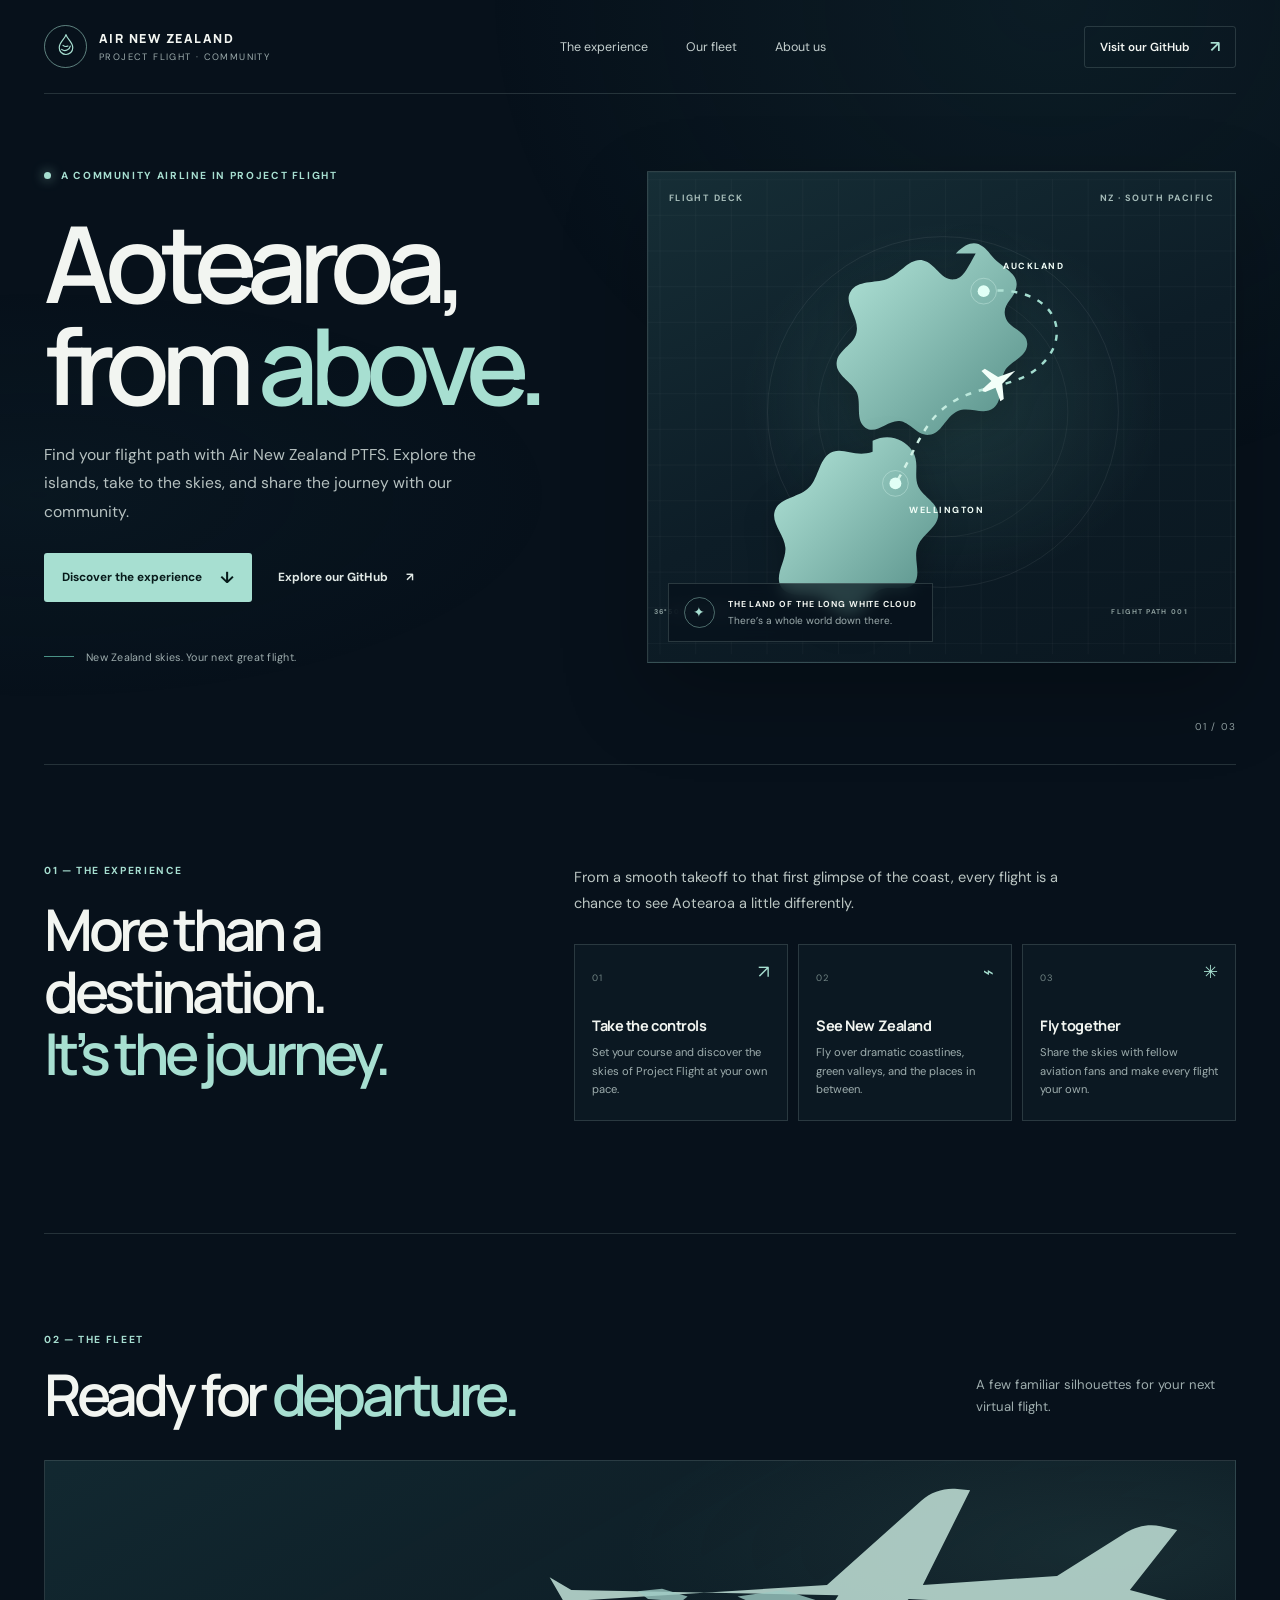
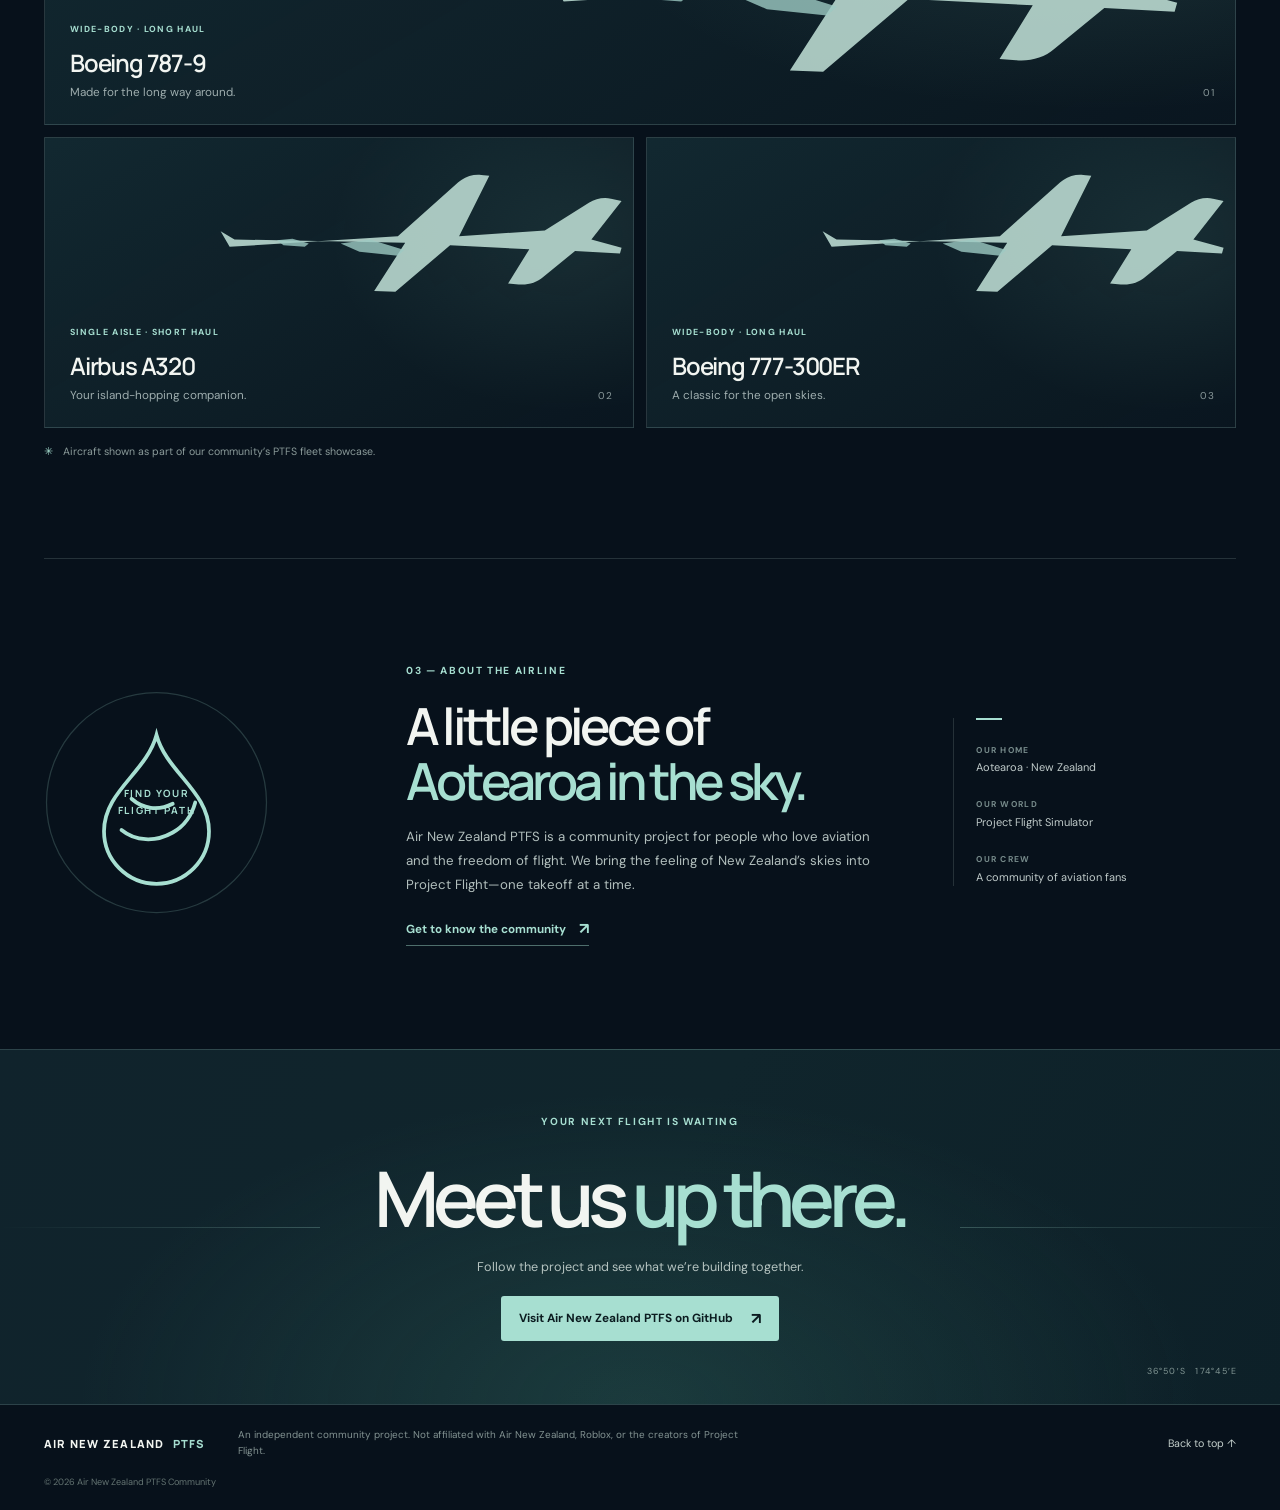
==== index.html @ cf0aadd3 "Publish Air New Zealand PTFS GitHub Pages site Co-authored-by: Copilot <223556219+Copilot@users.nore" ====
<!doctype html>
<html lang="en">
  <head>
    <meta charset="UTF-8" />
    <meta name="viewport" content="width=device-width, initial-scale=1" />
    <meta name="theme-color" content="#07111b" />
    <meta
      name="description"
      content="Fly Aotearoa and beyond with Air New Zealand PTFS, a community airline in Project Flight."
    />
    <meta property="og:type" content="website" />
    <meta property="og:url" content="https://airnewzealandptfs.github.io/" />
    <meta property="og:title" content="Air New Zealand PTFS" />
    <meta
      property="og:description"
      content="A community airline bringing the spirit of Aotearoa to Project Flight."
    />
    <link rel="canonical" href="https://airnewzealandptfs.github.io/" />
    <link rel="icon" type="image/svg+xml" href="favicon.svg" />
    <link rel="preconnect" href="https://fonts.googleapis.com" />
    <link rel="preconnect" href="https://fonts.gstatic.com" crossorigin />
    <link
      href="https://fonts.googleapis.com/css2?family=DM+Sans:wght@400;500;600;700&family=Manrope:wght@400;500;600;700;800&display=swap"
      rel="stylesheet"
    />
    <link rel="stylesheet" href="styles.css" />
    <title>Air New Zealand PTFS — Fly Aotearoa</title>
  </head>
  <body>
    <a class="skip-link" href="#main">Skip to content</a>
    <header class="site-header">
      <a class="brand" href="#home" aria-label="Air New Zealand PTFS home">
        <span class="brand-mark" aria-hidden="true">
          <svg viewBox="0 0 40 40" fill="none">
            <path d="M20 3.5c-1.6 6.1-9 10.1-9 17.4A9 9 0 0 0 20 30c5 0 9-4 9-9.1C29 13.6 21.6 9.6 20 3.5Z" />
            <path d="M14.2 23.2c2.1 1.7 5.1 1.9 7.8.5 2-1 3.2-2.7 3.7-4.9M16 17.8c1.7 1.5 4.3 1.9 6.6.9" />
          </svg>
        </span>
        <span class="brand-type">
          <strong>AIR NEW ZEALAND</strong>
          <small>PROJECT FLIGHT · COMMUNITY</small>
        </span>
      </a>

      <nav class="desktop-nav" aria-label="Main navigation">
        <a href="#experience">The experience</a>
        <a href="#fleet">Our fleet</a>
        <a href="#about">About us</a>
      </nav>

      <a class="header-cta" href="https://github.com/airnewzealandptfs" target="_blank" rel="noreferrer">
        <span>Visit our GitHub</span>
        <span aria-hidden="true">↗</span>
      </a>

      <details class="mobile-nav">
        <summary aria-label="Open navigation menu"><span></span><span></span></summary>
        <nav aria-label="Mobile navigation">
          <a href="#experience">The experience</a>
          <a href="#fleet">Our fleet</a>
          <a href="#about">About us</a>
          <a href="https://github.com/airnewzealandptfs" target="_blank" rel="noreferrer">Visit our GitHub ↗</a>
        </nav>
      </details>
    </header>

    <main id="main">
      <section class="hero" id="home" aria-labelledby="hero-title">
        <div class="hero-copy">
          <div class="eyebrow"><span class="status-dot"></span> A community airline in Project Flight</div>
          <h1 id="hero-title">Aotearoa,<br />from <em>above.</em></h1>
          <p>
            Find your flight path with Air New Zealand PTFS. Explore the islands,
            take to the skies, and share the journey with our community.
          </p>
          <div class="hero-actions">
            <a class="button button-primary" href="#experience">Discover the experience <span aria-hidden="true">↓</span></a>
            <a class="button button-quiet" href="https://github.com/airnewzealandptfs" target="_blank" rel="noreferrer">
              Explore our GitHub <span aria-hidden="true">↗</span>
            </a>
          </div>
          <div class="hero-footnote">
            <span class="footnote-rule"></span>
            <span>New Zealand skies. Your next great flight.</span>
          </div>
        </div>

        <div class="hero-art" aria-label="Illustrated flight path across New Zealand">
          <div class="art-topline">
            <span>FLIGHT DECK</span>
            <span>NZ · SOUTH PACIFIC</span>
          </div>
          <svg class="route-map" viewBox="0 0 640 480" role="img" aria-labelledby="map-title map-desc">
            <title id="map-title">A flight path across Aotearoa</title>
            <desc id="map-desc">An illustrated route arcs between the North and South Islands of New Zealand.</desc>
            <defs>
              <pattern id="grid" width="36" height="36" patternUnits="userSpaceOnUse">
                <path d="M36 0H0V36" fill="none" stroke="white" stroke-opacity=".055" />
              </pattern>
              <linearGradient id="island" x1="0" x2="1" y1="0" y2="1">
                <stop offset="0" stop-color="#b5e7db" />
                <stop offset="1" stop-color="#558e87" />
              </linearGradient>
              <linearGradient id="route" x1="0" x2="1">
                <stop stop-color="#d5f3e8" />
                <stop offset="1" stop-color="#9bd9cb" />
              </linearGradient>
            </defs>
            <rect width="640" height="480" fill="url(#grid)" />
            <circle cx="322" cy="235" r="177" fill="none" stroke="white" stroke-opacity=".07" />
            <circle cx="322" cy="235" r="126" fill="none" stroke="white" stroke-opacity=".055" />
            <path class="island north-island" d="M335 75c17-17 26-10 35 1 11 14 29 18 26 33-2 12-15 17-11 30 3 12 23 14 22 28-1 13-18 17-23 27-6 13-1 29-11 37-10 8-24-2-36 3-13 6-16 23-29 24-12 1-19-13-30-14-12-1-23 14-34 7-11-8-4-24-9-36-6-12-23-18-20-32 3-12 19-17 20-30 2-14-14-28-6-40 7-11 24-8 36-12 14-5 23-22 37-19 13 3 18 21 32 19 9-1 14-14 21-26Z" fill="url(#island)" />
            <path class="island south-island" d="M251 264c17-8 32-1 40 10 8 12 1 24 6 36 6 12 22 17 20 31-2 12-17 18-21 31-4 12 5 28-4 37-9 8-24 0-35 6-12 7-15 23-28 25-13 1-21-14-33-18-12-4-29 1-37-10-8-12 5-27 4-40-1-14-16-26-10-39 6-12 25-12 34-22 10-10 10-31 24-36 12-4 23 6 40 0Z" fill="url(#island)" />
            <path d="M363 113C441 105 458 166 410 196 386 211 353 209 327 228 300 247 293 278 274 307" fill="none" stroke="url(#route)" stroke-width="2.5" stroke-dasharray="6 8" />
            <circle cx="363" cy="113" r="6" fill="#e1fff6" />
            <circle cx="274" cy="307" r="6" fill="#e1fff6" />
            <circle cx="363" cy="113" r="13" fill="none" stroke="#d7f5eb" stroke-opacity=".38" />
            <circle cx="274" cy="307" r="13" fill="none" stroke="#d7f5eb" stroke-opacity=".38" />
            <g class="map-plane" transform="translate(378 204) rotate(58)">
              <path d="M0-20 4-2l14 7v4L4 6 2 17l-2 2-2-2-2-11-14 3V5l14-7 4-18Z" fill="#f3fff9" />
            </g>
            <text x="383" y="91" fill="#f3fff9">AUCKLAND</text>
            <text x="288" y="337" fill="#f3fff9">WELLINGTON</text>
            <text class="map-coordinate" x="30" y="439" fill="#d2e6df">36°50′S 174°45′E</text>
            <text class="map-coordinate" x="492" y="439" fill="#d2e6df">FLIGHT PATH 001</text>
          </svg>
          <div class="art-caption">
            <span class="caption-icon" aria-hidden="true">✦</span>
            <span><strong>THE LAND OF THE LONG WHITE CLOUD</strong><small>There’s a whole world down there.</small></span>
          </div>
        </div>
        <div class="hero-index" aria-hidden="true">01 / 03</div>
      </section>

      <section class="experience section-pad" id="experience" aria-labelledby="experience-title">
        <div class="section-intro">
          <span class="eyebrow">01 — THE EXPERIENCE</span>
          <h2 id="experience-title">More than a destination.<br /><em>It’s the journey.</em></h2>
        </div>
        <div class="experience-content">
          <p class="section-lead">
            From a smooth takeoff to that first glimpse of the coast, every flight
            is a chance to see Aotearoa a little differently.
          </p>
          <div class="experience-grid">
            <article class="experience-card">
              <span class="card-number">01</span>
              <span class="card-icon" aria-hidden="true">↗</span>
              <h3>Take the controls</h3>
              <p>Set your course and discover the skies of Project Flight at your own pace.</p>
            </article>
            <article class="experience-card">
              <span class="card-number">02</span>
              <span class="card-icon" aria-hidden="true">⌁</span>
              <h3>See New Zealand</h3>
              <p>Fly over dramatic coastlines, green valleys, and the places in between.</p>
            </article>
            <article class="experience-card">
              <span class="card-number">03</span>
              <span class="card-icon" aria-hidden="true">✳</span>
              <h3>Fly together</h3>
              <p>Share the skies with fellow aviation fans and make every flight your own.</p>
            </article>
          </div>
        </div>
      </section>

      <section class="fleet-section section-pad" id="fleet" aria-labelledby="fleet-title">
        <div class="fleet-heading">
          <div>
            <span class="eyebrow">02 — THE FLEET</span>
            <h2 id="fleet-title">Ready for <em>departure.</em></h2>
          </div>
          <p>A few familiar silhouettes for your next virtual flight.</p>
        </div>
        <div class="fleet-grid">
          <article class="fleet-card fleet-card-wide">
            <div class="aircraft-art" aria-hidden="true">
              <svg viewBox="0 0 540 190" fill="none">
                <path d="M24 99 230 86l74-66c8-7 18-10 28-9l10 1-37 74 105-7 54-34c8-5 18-7 27-5l13 3-37 47 37 10-2 7-55-3-39 32c-8 7-19 10-30 9l-13-1 26-42-97-5-67 57-26-1 38-59-209-4-17-10Z" fill="currentColor" />
                <path d="m160 95 36-5 42 13-8 7-47-5-23-10Z" fill="#b9ece1" opacity=".8" />
                <path d="m82 91 19-2 20 6-5 4-26-2-8-6Z" fill="#b9ece1" opacity=".8" />
              </svg>
            </div>
            <div class="fleet-card-info">
              <span class="fleet-type">WIDE-BODY · LONG HAUL</span>
              <h3>Boeing 787-9</h3>
              <p>Made for the long way around.</p>
            </div>
            <span class="fleet-card-index">01</span>
          </article>
          <article class="fleet-card">
            <div class="aircraft-art aircraft-art-small" aria-hidden="true">
              <svg viewBox="0 0 540 190" fill="none">
                <path d="M24 99 230 86l74-66c8-7 18-10 28-9l10 1-37 74 105-7 54-34c8-5 18-7 27-5l13 3-37 47 37 10-2 7-55-3-39 32c-8 7-19 10-30 9l-13-1 26-42-97-5-67 57-26-1 38-59-209-4-17-10Z" fill="currentColor" />
                <path d="m160 95 36-5 42 13-8 7-47-5-23-10Z" fill="#b9ece1" opacity=".8" />
                <path d="m82 91 19-2 20 6-5 4-26-2-8-6Z" fill="#b9ece1" opacity=".8" />
              </svg>
            </div>
            <div class="fleet-card-info">
              <span class="fleet-type">SINGLE AISLE · SHORT HAUL</span>
              <h3>Airbus A320</h3>
              <p>Your island-hopping companion.</p>
            </div>
            <span class="fleet-card-index">02</span>
          </article>
          <article class="fleet-card">
            <div class="aircraft-art aircraft-art-small" aria-hidden="true">
              <svg viewBox="0 0 540 190" fill="none">
                <path d="M24 99 230 86l74-66c8-7 18-10 28-9l10 1-37 74 105-7 54-34c8-5 18-7 27-5l13 3-37 47 37 10-2 7-55-3-39 32c-8 7-19 10-30 9l-13-1 26-42-97-5-67 57-26-1 38-59-209-4-17-10Z" fill="currentColor" />
                <path d="m160 95 36-5 42 13-8 7-47-5-23-10Z" fill="#b9ece1" opacity=".8" />
                <path d="m82 91 19-2 20 6-5 4-26-2-8-6Z" fill="#b9ece1" opacity=".8" />
              </svg>
            </div>
            <div class="fleet-card-info">
              <span class="fleet-type">WIDE-BODY · LONG HAUL</span>
              <h3>Boeing 777-300ER</h3>
              <p>A classic for the open skies.</p>
            </div>
            <span class="fleet-card-index">03</span>
          </article>
        </div>
        <p class="fleet-note"><span aria-hidden="true">✳</span> Aircraft shown as part of our community’s PTFS fleet showcase.</p>
      </section>

      <section class="about-section section-pad" id="about" aria-labelledby="about-title">
        <div class="about-mark" aria-hidden="true">
          <svg viewBox="0 0 180 180" fill="none">
            <circle cx="90" cy="90" r="88" stroke="currentColor" stroke-opacity=".2" />
            <path d="M90 36c-8 30-42 45-42 77a42 42 0 1 0 84 0c0-32-34-47-42-77Z" stroke="currentColor" stroke-width="3" />
            <path d="M62 112c11 9 27 10 41 2 9-5 15-13 18-24M70 87c9 8 21 10 33 4" stroke="currentColor" stroke-width="3" stroke-linecap="round" />
          </svg>
          <span>FIND YOUR<br />FLIGHT PATH</span>
        </div>
        <div class="about-copy">
          <span class="eyebrow">03 — ABOUT THE AIRLINE</span>
          <h2 id="about-title">A little piece of<br /><em>Aotearoa in the sky.</em></h2>
          <p>
            Air New Zealand PTFS is a community project for people who love
            aviation and the freedom of flight. We bring the feeling of New
            Zealand’s skies into Project Flight—one takeoff at a time.
          </p>
          <a class="text-link" href="https://github.com/airnewzealandptfs" target="_blank" rel="noreferrer">
            Get to know the community <span aria-hidden="true">↗</span>
          </a>
        </div>
        <div class="about-aside">
          <span class="aside-rule"></span>
          <p><strong>OUR HOME</strong><br />Aotearoa · New Zealand</p>
          <p><strong>OUR WORLD</strong><br />Project Flight Simulator</p>
          <p><strong>OUR CREW</strong><br />A community of aviation fans</p>
        </div>
      </section>

      <section class="final-callout" aria-label="Join the journey">
        <span class="eyebrow">YOUR NEXT FLIGHT IS WAITING</span>
        <h2>Meet us <em>up there.</em></h2>
        <p>Follow the project and see what we’re building together.</p>
        <a class="button button-light" href="https://github.com/airnewzealandptfs" target="_blank" rel="noreferrer">
          Visit Air New Zealand PTFS on GitHub <span aria-hidden="true">↗</span>
        </a>
        <span class="callout-coordinate" aria-hidden="true">36°50′S &nbsp; 174°45′E</span>
      </section>
    </main>

    <footer class="site-footer">
      <a class="footer-brand" href="#home">AIR NEW ZEALAND <span>PTFS</span></a>
      <p>An independent community project. Not affiliated with Air New Zealand, Roblox, or the creators of Project Flight.</p>
      <a class="back-to-top" href="#home">Back to top ↑</a>
      <small>© 2026 Air New Zealand PTFS Community</small>
    </footer>
  </body>
</html>
---- styles.css ----
:root {
  color-scheme: dark;
  --night: #07111b;
  --night-soft: #0c1923;
  --panel: #10212b;
  --text: #f2f5f1;
  --muted: #9eadae;
  --mint: #a7dfd1;
  --mint-dark: #4a9286;
  --line: rgba(215, 237, 230, .15);
  --display: "Manrope", sans-serif;
  --body: "DM Sans", sans-serif;
}

* { box-sizing: border-box; }
html { scroll-behavior: smooth; scroll-padding-top: 90px; }
body {
  margin: 0;
  color: var(--text);
  background: var(--night);
  font-family: var(--body);
  -webkit-font-smoothing: antialiased;
}
body::before {
  position: fixed;
  z-index: -1;
  inset: 0;
  background:
    radial-gradient(ellipse at 82% 0%, rgba(32, 75, 79, .2), transparent 35rem),
    radial-gradient(ellipse at 3% 55%, rgba(23, 64, 77, .12), transparent 32rem);
  content: "";
  pointer-events: none;
}
a { color: inherit; text-decoration: none; }
button, a { -webkit-tap-highlight-color: transparent; }
a:focus-visible, summary:focus-visible { outline: 2px solid var(--mint); outline-offset: 5px; }
::selection { color: var(--night); background: var(--mint); }

.skip-link {
  position: fixed;
  z-index: 20;
  top: 12px;
  left: 12px;
  padding: 10px 14px;
  transform: translateY(-160%);
  border-radius: 6px;
  color: var(--night);
  background: var(--mint);
  font-size: .85rem;
  font-weight: 700;
}
.skip-link:focus { transform: translateY(0); }
.site-header {
  position: relative;
  z-index: 5;
  display: flex;
  width: min(1320px, calc(100% - 88px));
  height: 94px;
  align-items: center;
  justify-content: space-between;
  margin: 0 auto;
  border-bottom: 1px solid var(--line);
}
.brand { display: flex; align-items: center; gap: 12px; }
.brand-mark { display: grid; width: 43px; height: 43px; place-items: center; border: 1px solid rgba(167, 223, 209, .55); border-radius: 50%; }
.brand-mark svg { width: 30px; height: 30px; }
.brand-mark path { stroke: var(--mint); stroke-linecap: round; stroke-linejoin: round; stroke-width: 1.6; }
.brand-type { display: grid; gap: 4px; }
.brand-type strong { font-family: var(--display); font-size: .78rem; font-weight: 800; letter-spacing: .12em; }
.brand-type small { color: var(--muted); font-size: .58rem; letter-spacing: .15em; }
.desktop-nav { display: flex; align-items: center; gap: 38px; margin-left: 32px; }
.desktop-nav a, .mobile-nav nav a { color: #c4cfce; font-size: .78rem; transition: color .2s ease; }
.desktop-nav a:hover, .mobile-nav nav a:hover { color: var(--mint); }
.header-cta {
  display: inline-flex;
  min-height: 42px;
  align-items: center;
  gap: 20px;
  padding: 0 15px;
  border: 1px solid var(--line);
  border-radius: 3px;
  color: var(--text);
  font-size: .73rem;
  font-weight: 600;
  transition: border-color .2s ease, color .2s ease;
}
.header-cta:hover { border-color: var(--mint); color: var(--mint); }
.header-cta span:last-child { color: var(--mint); font-size: 1rem; }
.mobile-nav { display: none; }

.hero {
  position: relative;
  display: grid;
  width: min(1320px, calc(100% - 88px));
  min-height: 670px;
  grid-template-columns: 1fr 1.04fr;
  align-items: center;
  gap: 36px;
  margin: 0 auto;
  padding: 62px 0 87px;
}
.hero-copy { position: relative; z-index: 1; padding-bottom: 6px; }
.eyebrow {
  display: inline-flex;
  align-items: center;
  gap: 10px;
  color: var(--mint);
  font-size: .64rem;
  font-weight: 700;
  letter-spacing: .16em;
  line-height: 1.5;
  text-transform: uppercase;
}
.status-dot { width: 7px; height: 7px; border-radius: 50%; background: var(--mint); box-shadow: 0 0 12px rgba(167, 223, 209, .7); }
h1, h2, h3, p { margin-top: 0; }
h1, h2, h3 { font-family: var(--display); }
h1 {
  margin: 28px 0 25px;
  font-size: clamp(4.2rem, 8.3vw, 7.5rem);
  font-weight: 600;
  letter-spacing: -.085em;
  line-height: .96;
}
h1 em, h2 em { color: var(--mint); font-style: normal; }
.hero-copy > p { max-width: 470px; margin-bottom: 27px; color: #b6c1c0; font-size: .98rem; line-height: 1.8; }
.hero-actions { display: flex; flex-wrap: wrap; align-items: center; gap: 12px 20px; }
.button {
  display: inline-flex;
  min-height: 49px;
  align-items: center;
  justify-content: center;
  gap: 18px;
  padding: 0 17px;
  border: 1px solid transparent;
  border-radius: 3px;
  font-size: .74rem;
  font-weight: 700;
  transition: background .2s ease, border-color .2s ease, color .2s ease, transform .2s ease;
}
.button:hover { transform: translateY(-2px); }
.button-primary { color: #071a1a; background: var(--mint); }
.button-primary:hover { background: #c6f0e5; }
.button-primary span, .button-light span { font-size: 1rem; }
.button-quiet { padding-inline: 5px; color: #e1e9e6; }
.button-quiet:hover { color: var(--mint); }
.hero-footnote { display: flex; align-items: center; gap: 12px; margin-top: 48px; color: var(--muted); font-size: .67rem; letter-spacing: .025em; }
.footnote-rule { width: 30px; height: 1px; background: var(--mint-dark); }
.hero-art {
  position: relative;
  display: flex;
  min-height: 492px;
  flex-direction: column;
  justify-content: space-between;
  overflow: hidden;
  border: 1px solid rgba(205, 235, 225, .18);
  background:
    radial-gradient(ellipse at 52% 47%, rgba(67, 121, 112, .27), transparent 49%),
    linear-gradient(155deg, #162e36, #0d1d27 52%, #0a1720);
  box-shadow: 0 32px 80px rgba(0, 0, 0, .24);
}
.hero-art::after { position: absolute; inset: 0; border: 1px solid rgba(255,255,255,.025); content: ""; pointer-events: none; }
.art-topline { position: relative; z-index: 1; display: flex; justify-content: space-between; padding: 20px 21px 0; color: #a6bcb9; font-size: .57rem; font-weight: 700; letter-spacing: .16em; }
.route-map { position: absolute; top: 50%; left: 50%; width: 108%; height: auto; max-height: 100%; transform: translate(-50%, -50%); }
.route-map text { font-family: var(--body); font-size: 9px; font-weight: 700; letter-spacing: 1.5px; }
.route-map .map-coordinate { font-size: 7px; letter-spacing: 1.3px; opacity: .64; }
.island { filter: drop-shadow(0 10px 16px rgba(0,0,0,.2)); }
.art-caption { position: relative; z-index: 1; display: flex; align-items: center; gap: 13px; align-self: flex-start; margin: 0 20px 20px; padding: 13px 15px; border: 1px solid rgba(211, 239, 230, .17); background: rgba(7, 17, 27, .7); backdrop-filter: blur(8px); }
.caption-icon { display: grid; width: 31px; height: 31px; place-items: center; border: 1px solid rgba(167,223,209,.42); border-radius: 50%; color: var(--mint); font-size: .85rem; }
.art-caption span:last-child { display: grid; gap: 4px; }
.art-caption strong { font-size: .54rem; letter-spacing: .11em; }
.art-caption small { color: var(--muted); font-size: .63rem; }
.hero-index { position: absolute; right: 0; bottom: 31px; color: #8c9b9c; font-size: .62rem; letter-spacing: .12em; }

.section-pad { width: min(1320px, calc(100% - 88px)); margin-inline: auto; }
.experience { display: grid; grid-template-columns: .82fr 1.18fr; gap: 70px; padding-top: 93px; padding-bottom: 112px; border-top: 1px solid var(--line); }
.section-intro h2, .fleet-heading h2, .about-copy h2 {
  margin: 19px 0 0;
  font-size: clamp(2.6rem, 4.5vw, 4.25rem);
  font-weight: 600;
  letter-spacing: -.075em;
  line-height: 1.08;
}
.section-lead { max-width: 520px; margin: 7px 0 27px; color: #bbc6c3; font-size: .91rem; line-height: 1.8; }
.experience-grid { display: grid; grid-template-columns: repeat(3, 1fr); gap: 10px; }
.experience-card { position: relative; min-height: 177px; padding: 20px 17px 17px; border: 1px solid var(--line); background: rgba(17, 34, 43, .48); transition: border-color .2s ease, transform .2s ease; }
.experience-card:hover { transform: translateY(-3px); border-color: rgba(167, 223, 209, .5); }
.card-number { color: #718384; font-size: .58rem; letter-spacing: .12em; }
.card-icon { position: absolute; top: 15px; right: 17px; color: var(--mint); font-size: 1.15rem; }
.experience-card h3 { margin: 29px 0 8px; font-size: .91rem; font-weight: 700; letter-spacing: -.03em; }
.experience-card p { margin: 0; color: var(--muted); font-size: .7rem; line-height: 1.65; }

.fleet-section { padding-top: 93px; padding-bottom: 100px; border-top: 1px solid var(--line); }
.fleet-heading { display: flex; align-items: end; justify-content: space-between; gap: 24px; margin-bottom: 34px; }
.fleet-heading h2 { margin-top: 15px; }
.fleet-heading > p { max-width: 260px; margin: 0 0 7px; color: var(--muted); font-size: .82rem; line-height: 1.7; }
.fleet-grid { display: grid; grid-template-columns: repeat(2, 1fr); gap: 12px; }
.fleet-card { position: relative; min-height: 291px; overflow: hidden; border: 1px solid var(--line); background: linear-gradient(150deg, rgba(23, 49, 56, .74), rgba(11, 25, 34, .66)); }
.fleet-card-wide { grid-column: span 2; min-height: 265px; }
.fleet-card::before { position: absolute; top: 0; right: 0; width: 55%; height: 100%; background: radial-gradient(ellipse at 80% 34%, rgba(112, 176, 159, .12), transparent 65%); content: ""; }
.aircraft-art { position: absolute; top: 14px; right: 1%; width: 58%; color: #c6e7dc; opacity: .84; }
.aircraft-art svg { width: 100%; }
.aircraft-art-small { top: 28px; right: -3%; width: 75%; }
.fleet-card-info { position: absolute; bottom: 24px; left: 25px; z-index: 1; }
.fleet-type { color: var(--mint); font-size: .55rem; font-weight: 700; letter-spacing: .15em; }
.fleet-card-info h3 { margin: 9px 0 5px; font-size: 1.5rem; font-weight: 600; letter-spacing: -.05em; }
.fleet-card-info p { margin: 0; color: var(--muted); font-size: .73rem; }
.fleet-card-index { position: absolute; right: 20px; bottom: 25px; color: #8c9b9c; font-size: .62rem; letter-spacing: .12em; }
.fleet-note { margin: 17px 0 0; color: #8b9b9a; font-size: .66rem; }
.fleet-note span { padding-right: 7px; color: var(--mint); }

.about-section { display: grid; grid-template-columns: .62fr 1fr .58fr; align-items: center; gap: 60px; padding-top: 99px; padding-bottom: 103px; border-top: 1px solid var(--line); }
.about-mark { position: relative; display: grid; width: min(100%, 225px); aspect-ratio: 1; place-items: center; color: var(--mint); }
.about-mark svg { position: absolute; inset: 0; width: 100%; height: 100%; }
.about-mark > span { position: relative; font-family: var(--display); font-size: .62rem; font-weight: 700; letter-spacing: .16em; line-height: 1.7; text-align: center; }
.about-copy h2 { margin-bottom: 17px; font-size: clamp(2.35rem, 4vw, 3.8rem); }
.about-copy > p { max-width: 495px; margin-bottom: 20px; color: #b2bfbd; font-size: .83rem; line-height: 1.8; }
.text-link { display: inline-flex; align-items: center; gap: 13px; padding-bottom: 6px; border-bottom: 1px solid rgba(167,223,209,.45); color: var(--mint); font-size: .73rem; font-weight: 700; }
.text-link span { font-size: 1rem; }
.about-aside { padding-left: 22px; border-left: 1px solid var(--line); }
.aside-rule { display: block; width: 26px; height: 2px; margin-bottom: 20px; background: var(--mint); }
.about-aside p { margin: 0 0 17px; color: #c0cbca; font-size: .69rem; line-height: 1.7; }
.about-aside p:last-child { margin-bottom: 0; }
.about-aside strong { color: #768a8a; font-size: .53rem; letter-spacing: .15em; }

.final-callout { position: relative; display: flex; min-height: 356px; flex-direction: column; align-items: center; justify-content: center; overflow: hidden; padding: 50px 24px; border-top: 1px solid rgba(194, 231, 220, .16); border-bottom: 1px solid rgba(194, 231, 220, .16); background: radial-gradient(ellipse at 50% 100%, rgba(56, 117, 106, .28), transparent 62%), linear-gradient(120deg, #10232c, #10252c 50%, #0d2028); text-align: center; }
.final-callout::before, .final-callout::after { position: absolute; top: 50%; width: 25vw; height: 1px; background: linear-gradient(90deg, transparent, rgba(167,223,209,.26)); content: ""; }
.final-callout::before { left: 0; }
.final-callout::after { right: 0; transform: rotate(180deg); }
.final-callout h2 { margin: 15px 0 8px; font-size: clamp(3rem, 6vw, 5rem); font-weight: 600; letter-spacing: -.08em; }
.final-callout > p { margin-bottom: 21px; color: #b5c3c0; font-size: .79rem; }
.button-light { min-height: 45px; color: #0b1c20; background: var(--mint); }
.button-light:hover { background: #d3f3ea; }
.callout-coordinate { position: absolute; right: 43px; bottom: 27px; color: #829694; font-size: .55rem; letter-spacing: .14em; }

.site-footer {
  display: grid;
  width: min(1320px, calc(100% - 88px));
  min-height: 105px;
  grid-template-columns: auto 1fr auto;
  align-items: center;
  gap: 15px 32px;
  margin: 0 auto;
  padding: 21px 0;
}
.footer-brand { font-family: var(--display); font-size: .7rem; font-weight: 800; letter-spacing: .11em; }
.footer-brand span { margin-left: 5px; color: var(--mint); }
.site-footer p { max-width: 515px; margin: 0; color: #839392; font-size: .62rem; line-height: 1.6; }
.back-to-top { justify-self: end; color: #c3cfcb; font-size: .67rem; }
.back-to-top:hover { color: var(--mint); }
.site-footer small { grid-column: 1 / -1; color: #647472; font-size: .57rem; }

@media (min-width: 1500px) {
  .hero { min-height: 720px; }
}
@media (max-width: 1050px) {
  .site-header, .hero, .section-pad, .site-footer { width: calc(100% - 52px); }
  .hero { min-height: 600px; grid-template-columns: .95fr 1fr; gap: 20px; }
  .hero-art { min-height: 430px; }
  .desktop-nav { gap: 22px; }
  .experience { grid-template-columns: 1fr; gap: 24px; }
  .about-section { grid-template-columns: .48fr 1fr; gap: 38px; }
  .about-mark { width: min(100%, 190px); }
  .about-aside { grid-column: 2; display: flex; flex-wrap: wrap; gap: 5px 22px; padding: 18px 0 0; border-top: 1px solid var(--line); border-left: 0; }
  .aside-rule { display: none; }
}
@media (max-width: 700px) {
  html { scroll-padding-top: 70px; }
  .site-header, .hero, .section-pad, .site-footer { width: calc(100% - 36px); }
  .site-header { height: 76px; }
  .brand { gap: 9px; }
  .brand-mark { width: 37px; height: 37px; }
  .brand-mark svg { width: 26px; height: 26px; }
  .brand-type strong { font-size: .68rem; }
  .brand-type small { font-size: .49rem; }
  .desktop-nav, .site-header > .header-cta { display: none; }
  .mobile-nav { position: relative; display: block; }
  .mobile-nav summary { display: flex; width: 42px; height: 42px; flex-direction: column; align-items: center; justify-content: center; gap: 6px; border: 1px solid var(--line); cursor: pointer; list-style: none; }
  .mobile-nav summary::-webkit-details-marker { display: none; }
  .mobile-nav summary span { width: 17px; height: 1px; background: var(--text); }
  .mobile-nav[open] summary span:first-child { transform: translateY(3.5px) rotate(45deg); }
  .mobile-nav[open] summary span:last-child { transform: translateY(-3.5px) rotate(-45deg); }
  .mobile-nav nav { position: absolute; top: 51px; right: 0; display: grid; min-width: 210px; gap: 0; padding: 8px; border: 1px solid var(--line); background: #0d1b25; box-shadow: 0 18px 35px rgba(0,0,0,.32); }
  .mobile-nav nav a { padding: 13px 12px; }
  .mobile-nav nav a + a { border-top: 1px solid rgba(215,237,230,.08); }
  .hero { min-height: auto; grid-template-columns: 1fr; gap: 37px; padding: 65px 0 65px; }
  h1 { margin: 22px 0 19px; font-size: clamp(4rem, 15vw, 6.1rem); }
  .hero-copy > p { max-width: 490px; font-size: .88rem; }
  .hero-footnote { margin-top: 30px; }
  .hero-art { min-height: min(430px, 105vw); }
  .route-map { width: 114%; }
  .hero-index { bottom: 20px; }
  .experience, .fleet-section, .about-section { padding-top: 67px; padding-bottom: 73px; }
  .experience { gap: 19px; }
  .section-intro h2, .fleet-heading h2 { font-size: clamp(2.45rem, 10vw, 3.6rem); }
  .experience-grid { grid-template-columns: 1fr; gap: 8px; }
  .experience-card { min-height: 135px; padding: 15px 17px; }
  .experience-card h3 { margin: 15px 0 5px; }
  .experience-card p { max-width: 340px; }
  .fleet-heading { display: block; margin-bottom: 25px; }
  .fleet-heading > p { max-width: 310px; margin-top: 12px; }
  .fleet-grid { grid-template-columns: 1fr; }
  .fleet-card, .fleet-card-wide { min-height: 235px; grid-column: auto; }
  .aircraft-art { top: 15px; right: -7%; width: 83%; }
  .aircraft-art-small { right: -10%; width: 95%; }
  .fleet-card-info { bottom: 20px; left: 19px; }
  .fleet-card-info h3 { font-size: 1.35rem; }
  .fleet-card-index { right: 16px; bottom: 21px; }
  .about-section { grid-template-columns: 1fr; gap: 24px; }
  .about-mark { width: 135px; }
  .about-mark > span { font-size: .52rem; }
  .about-copy h2 { font-size: clamp(2.55rem, 10vw, 3.7rem); }
  .about-aside { grid-column: 1; display: grid; grid-template-columns: 1fr 1fr; gap: 15px; }
  .about-aside p:last-child { grid-column: 1 / -1; }
  .final-callout { min-height: 320px; }
  .final-callout h2 { font-size: clamp(3rem, 11vw, 4.5rem); }
  .final-callout::before, .final-callout::after { width: 12vw; }
  .callout-coordinate { right: 18px; bottom: 17px; font-size: .48rem; }
  .site-footer { grid-template-columns: 1fr auto; gap: 10px 18px; padding: 23px 0; }
  .site-footer p { grid-column: 1 / -1; grid-row: 2; }
  .back-to-top { grid-column: 2; grid-row: 1; }
  .site-footer small { grid-row: 3; }
}
@media (max-width: 380px) {
  .site-header, .hero, .section-pad, .site-footer { width: calc(100% - 28px); }
  .brand-type strong { font-size: .62rem; letter-spacing: .08em; }
  .brand-type small { font-size: .45rem; letter-spacing: .12em; }
  .hero-actions { align-items: stretch; flex-direction: column; }
  .button-quiet { justify-content: flex-start; }
  .hero-art { min-height: 290px; }
}
@media (prefers-reduced-motion: reduce) {
  *, *::before, *::after { scroll-behavior: auto !important; transition-duration: .01ms !important; }
}
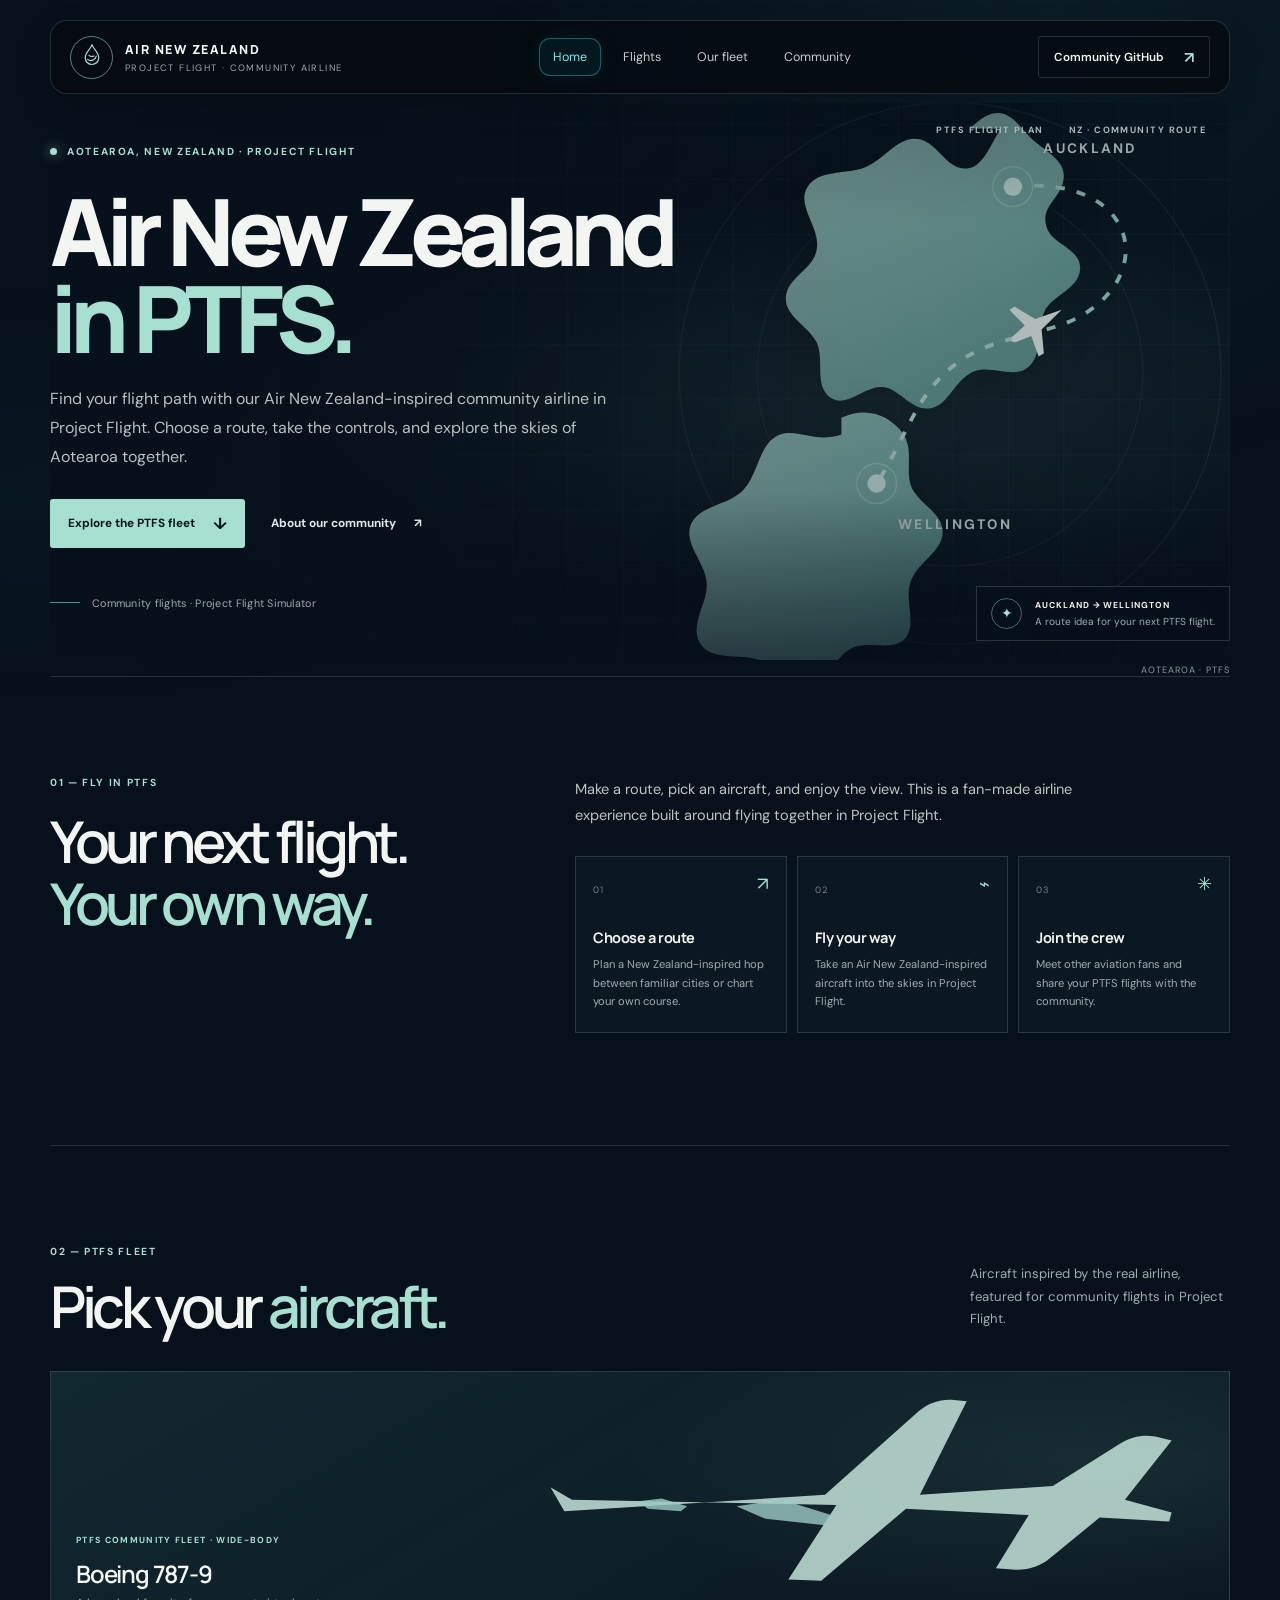
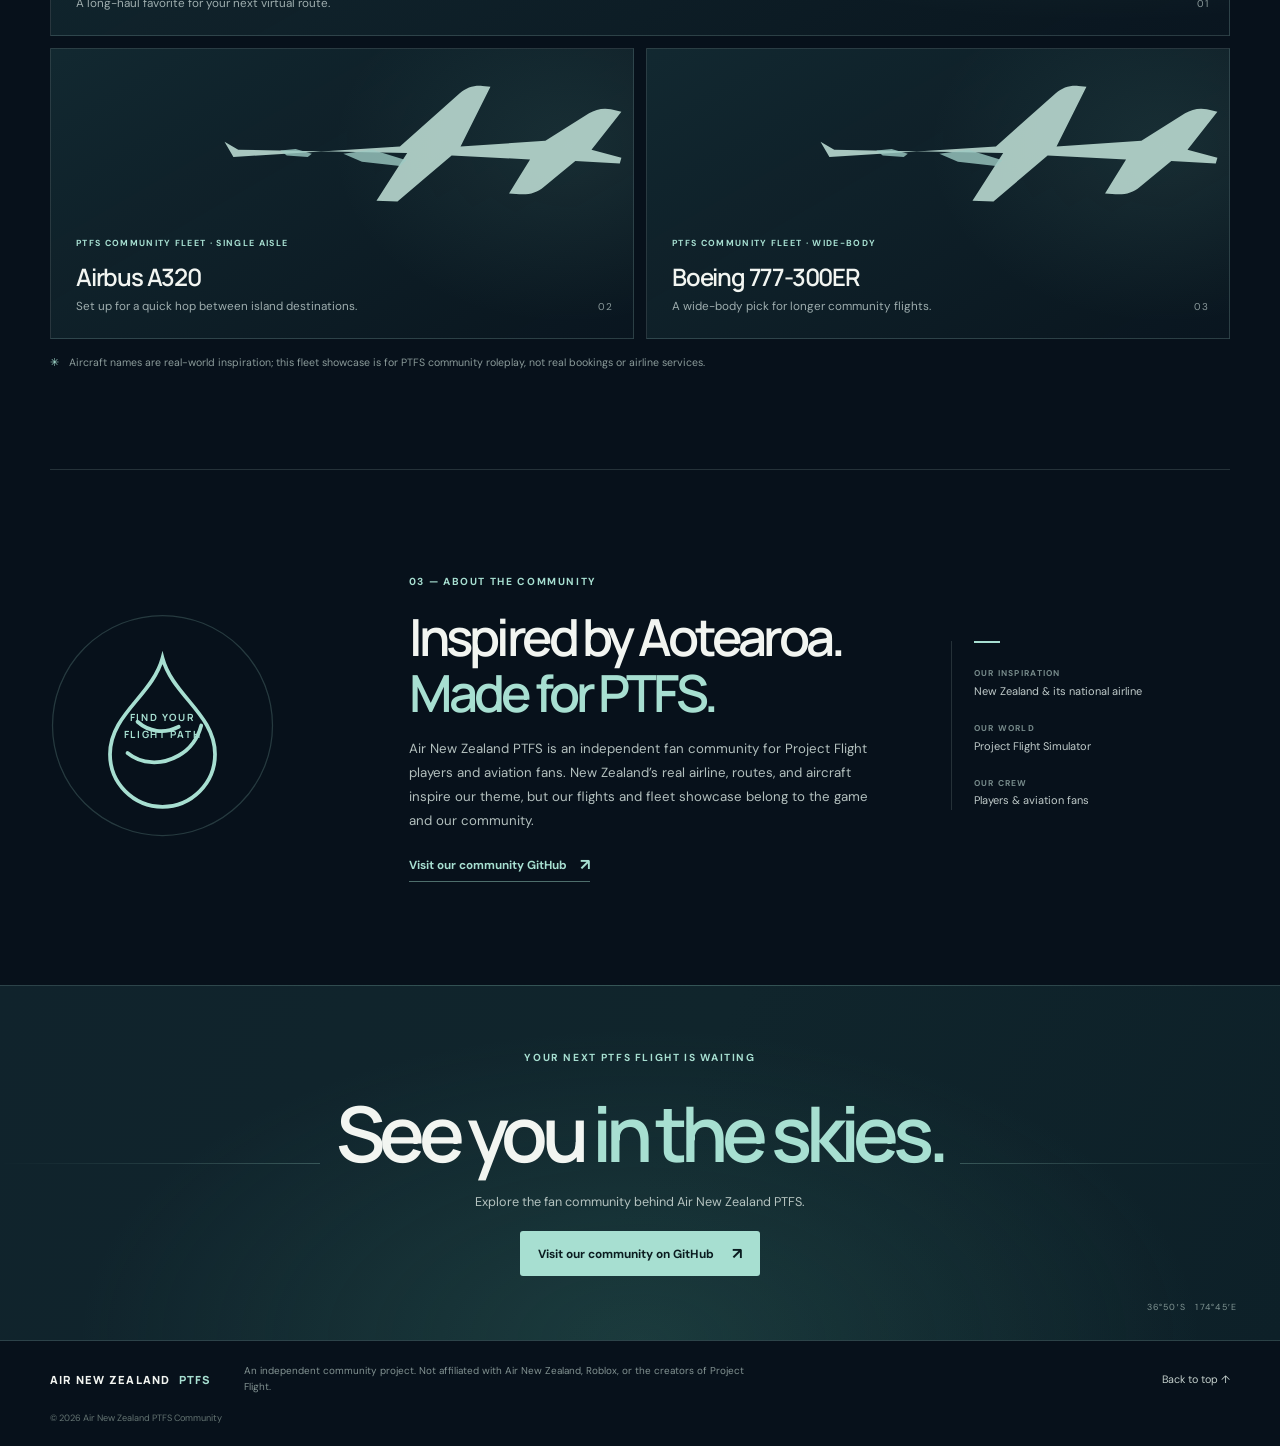
==== commit 89316bba: "Refresh PTFS community homepage design Co-authored-by: Copilot <223556219+Copilot@users.noreply.gith" ====
--- a/index.html
+++ b/index.html
@@ -38,28 +38,30 @@
         </span>
         <span class="brand-type">
           <strong>AIR NEW ZEALAND</strong>
-          <small>PROJECT FLIGHT · COMMUNITY</small>
+          <small>PROJECT FLIGHT · COMMUNITY AIRLINE</small>
         </span>
       </a>
 
       <nav class="desktop-nav" aria-label="Main navigation">
-        <a href="#experience">The experience</a>
+        <a class="active" href="#home">Home</a>
+        <a href="#experience">Flights</a>
         <a href="#fleet">Our fleet</a>
-        <a href="#about">About us</a>
+        <a href="#about">Community</a>
       </nav>
 
       <a class="header-cta" href="https://github.com/airnewzealandptfs" target="_blank" rel="noreferrer">
-        <span>Visit our GitHub</span>
+        <span>Community GitHub</span>
         <span aria-hidden="true">↗</span>
       </a>
 
       <details class="mobile-nav">
         <summary aria-label="Open navigation menu"><span></span><span></span></summary>
         <nav aria-label="Mobile navigation">
-          <a href="#experience">The experience</a>
+          <a href="#home">Home</a>
+          <a href="#experience">Flights</a>
           <a href="#fleet">Our fleet</a>
-          <a href="#about">About us</a>
-          <a href="https://github.com/airnewzealandptfs" target="_blank" rel="noreferrer">Visit our GitHub ↗</a>
+          <a href="#about">Community</a>
+          <a href="https://github.com/airnewzealandptfs" target="_blank" rel="noreferrer">Community GitHub ↗</a>
         </nav>
       </details>
     </header>
@@ -67,28 +69,29 @@
     <main id="main">
       <section class="hero" id="home" aria-labelledby="hero-title">
         <div class="hero-copy">
-          <div class="eyebrow"><span class="status-dot"></span> A community airline in Project Flight</div>
-          <h1 id="hero-title">Aotearoa,<br />from <em>above.</em></h1>
+          <div class="eyebrow"><span class="status-dot"></span> Aotearoa, New Zealand · Project Flight</div>
+          <h1 id="hero-title">Air New Zealand<br /><em>in PTFS.</em></h1>
           <p>
-            Find your flight path with Air New Zealand PTFS. Explore the islands,
-            take to the skies, and share the journey with our community.
+            Find your flight path with our Air New Zealand-inspired community
+            airline in Project Flight. Choose a route, take the controls, and
+            explore the skies of Aotearoa together.
           </p>
           <div class="hero-actions">
-            <a class="button button-primary" href="#experience">Discover the experience <span aria-hidden="true">↓</span></a>
+            <a class="button button-primary" href="#fleet">Explore the PTFS fleet <span aria-hidden="true">↓</span></a>
             <a class="button button-quiet" href="https://github.com/airnewzealandptfs" target="_blank" rel="noreferrer">
-              Explore our GitHub <span aria-hidden="true">↗</span>
+              About our community <span aria-hidden="true">↗</span>
             </a>
           </div>
           <div class="hero-footnote">
             <span class="footnote-rule"></span>
-            <span>New Zealand skies. Your next great flight.</span>
+            <span>Community flights · Project Flight Simulator</span>
           </div>
         </div>
 
         <div class="hero-art" aria-label="Illustrated flight path across New Zealand">
           <div class="art-topline">
-            <span>FLIGHT DECK</span>
-            <span>NZ · SOUTH PACIFIC</span>
+            <span>PTFS FLIGHT PLAN</span>
+            <span>NZ · COMMUNITY ROUTE</span>
           </div>
           <svg class="route-map" viewBox="0 0 640 480" role="img" aria-labelledby="map-title map-desc">
             <title id="map-title">A flight path across Aotearoa</title>
@@ -126,40 +129,40 @@
           </svg>
           <div class="art-caption">
             <span class="caption-icon" aria-hidden="true">✦</span>
-            <span><strong>THE LAND OF THE LONG WHITE CLOUD</strong><small>There’s a whole world down there.</small></span>
-          </div>
-        </div>
-        <div class="hero-index" aria-hidden="true">01 / 03</div>
+            <span><strong>AUCKLAND → WELLINGTON</strong><small>A route idea for your next PTFS flight.</small></span>
+          </div>
+        </div>
+        <div class="hero-index" aria-hidden="true">AOTEAROA · PTFS</div>
       </section>
 
       <section class="experience section-pad" id="experience" aria-labelledby="experience-title">
         <div class="section-intro">
-          <span class="eyebrow">01 — THE EXPERIENCE</span>
-          <h2 id="experience-title">More than a destination.<br /><em>It’s the journey.</em></h2>
+          <span class="eyebrow">01 — FLY IN PTFS</span>
+          <h2 id="experience-title">Your next flight.<br /><em>Your own way.</em></h2>
         </div>
         <div class="experience-content">
           <p class="section-lead">
-            From a smooth takeoff to that first glimpse of the coast, every flight
-            is a chance to see Aotearoa a little differently.
+            Make a route, pick an aircraft, and enjoy the view. This is a fan-made
+            airline experience built around flying together in Project Flight.
           </p>
           <div class="experience-grid">
             <article class="experience-card">
               <span class="card-number">01</span>
               <span class="card-icon" aria-hidden="true">↗</span>
-              <h3>Take the controls</h3>
-              <p>Set your course and discover the skies of Project Flight at your own pace.</p>
+              <h3>Choose a route</h3>
+              <p>Plan a New Zealand-inspired hop between familiar cities or chart your own course.</p>
             </article>
             <article class="experience-card">
               <span class="card-number">02</span>
               <span class="card-icon" aria-hidden="true">⌁</span>
-              <h3>See New Zealand</h3>
-              <p>Fly over dramatic coastlines, green valleys, and the places in between.</p>
+              <h3>Fly your way</h3>
+              <p>Take an Air New Zealand-inspired aircraft into the skies in Project Flight.</p>
             </article>
             <article class="experience-card">
               <span class="card-number">03</span>
               <span class="card-icon" aria-hidden="true">✳</span>
-              <h3>Fly together</h3>
-              <p>Share the skies with fellow aviation fans and make every flight your own.</p>
+              <h3>Join the crew</h3>
+              <p>Meet other aviation fans and share your PTFS flights with the community.</p>
             </article>
           </div>
         </div>
@@ -168,10 +171,10 @@
       <section class="fleet-section section-pad" id="fleet" aria-labelledby="fleet-title">
         <div class="fleet-heading">
           <div>
-            <span class="eyebrow">02 — THE FLEET</span>
-            <h2 id="fleet-title">Ready for <em>departure.</em></h2>
-          </div>
-          <p>A few familiar silhouettes for your next virtual flight.</p>
+            <span class="eyebrow">02 — PTFS FLEET</span>
+            <h2 id="fleet-title">Pick your <em>aircraft.</em></h2>
+          </div>
+          <p>Aircraft inspired by the real airline, featured for community flights in Project Flight.</p>
         </div>
         <div class="fleet-grid">
           <article class="fleet-card fleet-card-wide">
@@ -183,9 +186,9 @@
               </svg>
             </div>
             <div class="fleet-card-info">
-              <span class="fleet-type">WIDE-BODY · LONG HAUL</span>
+              <span class="fleet-type">PTFS COMMUNITY FLEET · WIDE-BODY</span>
               <h3>Boeing 787-9</h3>
-              <p>Made for the long way around.</p>
+              <p>A long-haul favorite for your next virtual route.</p>
             </div>
             <span class="fleet-card-index">01</span>
           </article>
@@ -198,9 +201,9 @@
               </svg>
             </div>
             <div class="fleet-card-info">
-              <span class="fleet-type">SINGLE AISLE · SHORT HAUL</span>
+              <span class="fleet-type">PTFS COMMUNITY FLEET · SINGLE AISLE</span>
               <h3>Airbus A320</h3>
-              <p>Your island-hopping companion.</p>
+              <p>Set up for a quick hop between island destinations.</p>
             </div>
             <span class="fleet-card-index">02</span>
           </article>
@@ -213,14 +216,14 @@
               </svg>
             </div>
             <div class="fleet-card-info">
-              <span class="fleet-type">WIDE-BODY · LONG HAUL</span>
+              <span class="fleet-type">PTFS COMMUNITY FLEET · WIDE-BODY</span>
               <h3>Boeing 777-300ER</h3>
-              <p>A classic for the open skies.</p>
+              <p>A wide-body pick for longer community flights.</p>
             </div>
             <span class="fleet-card-index">03</span>
           </article>
         </div>
-        <p class="fleet-note"><span aria-hidden="true">✳</span> Aircraft shown as part of our community’s PTFS fleet showcase.</p>
+        <p class="fleet-note"><span aria-hidden="true">✳</span> Aircraft names are real-world inspiration; this fleet showcase is for PTFS community roleplay, not real bookings or airline services.</p>
       </section>
 
       <section class="about-section section-pad" id="about" aria-labelledby="about-title">
@@ -233,31 +236,32 @@
           <span>FIND YOUR<br />FLIGHT PATH</span>
         </div>
         <div class="about-copy">
-          <span class="eyebrow">03 — ABOUT THE AIRLINE</span>
-          <h2 id="about-title">A little piece of<br /><em>Aotearoa in the sky.</em></h2>
+          <span class="eyebrow">03 — ABOUT THE COMMUNITY</span>
+          <h2 id="about-title">Inspired by Aotearoa.<br /><em>Made for PTFS.</em></h2>
           <p>
-            Air New Zealand PTFS is a community project for people who love
-            aviation and the freedom of flight. We bring the feeling of New
-            Zealand’s skies into Project Flight—one takeoff at a time.
+            Air New Zealand PTFS is an independent fan community for Project
+            Flight players and aviation fans. New Zealand’s real airline, routes,
+            and aircraft inspire our theme, but our flights and fleet showcase
+            belong to the game and our community.
           </p>
           <a class="text-link" href="https://github.com/airnewzealandptfs" target="_blank" rel="noreferrer">
-            Get to know the community <span aria-hidden="true">↗</span>
+            Visit our community GitHub <span aria-hidden="true">↗</span>
           </a>
         </div>
         <div class="about-aside">
           <span class="aside-rule"></span>
-          <p><strong>OUR HOME</strong><br />Aotearoa · New Zealand</p>
+          <p><strong>OUR INSPIRATION</strong><br />New Zealand &amp; its national airline</p>
           <p><strong>OUR WORLD</strong><br />Project Flight Simulator</p>
-          <p><strong>OUR CREW</strong><br />A community of aviation fans</p>
+          <p><strong>OUR CREW</strong><br />Players &amp; aviation fans</p>
         </div>
       </section>
 
       <section class="final-callout" aria-label="Join the journey">
-        <span class="eyebrow">YOUR NEXT FLIGHT IS WAITING</span>
-        <h2>Meet us <em>up there.</em></h2>
-        <p>Follow the project and see what we’re building together.</p>
+        <span class="eyebrow">YOUR NEXT PTFS FLIGHT IS WAITING</span>
+        <h2>See you <em>in the skies.</em></h2>
+        <p>Explore the fan community behind Air New Zealand PTFS.</p>
         <a class="button button-light" href="https://github.com/airnewzealandptfs" target="_blank" rel="noreferrer">
-          Visit Air New Zealand PTFS on GitHub <span aria-hidden="true">↗</span>
+          Visit our community on GitHub <span aria-hidden="true">↗</span>
         </a>
         <span class="callout-coordinate" aria-hidden="true">36°50′S &nbsp; 174°45′E</span>
       </section>
--- a/styles.css
+++ b/styles.css
@@ -54,12 +54,16 @@
   position: relative;
   z-index: 5;
   display: flex;
-  width: min(1320px, calc(100% - 88px));
-  height: 94px;
+  width: min(1180px, calc(100% - 52px));
+  height: 74px;
   align-items: center;
   justify-content: space-between;
-  margin: 0 auto;
-  border-bottom: 1px solid var(--line);
+  margin: 20px auto 0;
+  padding: 0 19px;
+  border: 1px solid var(--line);
+  border-radius: 17px;
+  background: rgba(5, 11, 17, .86);
+  box-shadow: 0 12px 32px rgba(0, 0, 0, .13);
 }
 .brand { display: flex; align-items: center; gap: 12px; }
 .brand-mark { display: grid; width: 43px; height: 43px; place-items: center; border: 1px solid rgba(167, 223, 209, .55); border-radius: 50%; }
@@ -68,9 +72,11 @@
 .brand-type { display: grid; gap: 4px; }
 .brand-type strong { font-family: var(--display); font-size: .78rem; font-weight: 800; letter-spacing: .12em; }
 .brand-type small { color: var(--muted); font-size: .58rem; letter-spacing: .15em; }
-.desktop-nav { display: flex; align-items: center; gap: 38px; margin-left: 32px; }
+.desktop-nav { display: flex; align-items: center; gap: 8px; margin-left: 24px; }
 .desktop-nav a, .mobile-nav nav a { color: #c4cfce; font-size: .78rem; transition: color .2s ease; }
 .desktop-nav a:hover, .mobile-nav nav a:hover { color: var(--mint); }
+.desktop-nav a { padding: 10px 13px; border: 1px solid transparent; border-radius: 11px; }
+.desktop-nav a.active { border-color: rgba(47, 186, 193, .45); color: #7ee9ea; background: rgba(20, 107, 113, .13); box-shadow: 0 0 20px rgba(25, 197, 200, .08); }
 .header-cta {
   display: inline-flex;
   min-height: 42px;
@@ -90,16 +96,14 @@
 
 .hero {
   position: relative;
-  display: grid;
-  width: min(1320px, calc(100% - 88px));
-  min-height: 670px;
-  grid-template-columns: 1fr 1.04fr;
-  align-items: center;
-  gap: 36px;
+  display: flex;
+  width: min(1180px, calc(100% - 52px));
+  min-height: 580px;
+  align-items: center;
   margin: 0 auto;
-  padding: 62px 0 87px;
-}
-.hero-copy { position: relative; z-index: 1; padding-bottom: 6px; }
+  padding: 45px 0 60px;
+}
+.hero-copy { position: relative; z-index: 1; width: min(830px, 76%); padding-bottom: 6px; }
 .eyebrow {
   display: inline-flex;
   align-items: center;
@@ -115,14 +119,14 @@
 h1, h2, h3, p { margin-top: 0; }
 h1, h2, h3 { font-family: var(--display); }
 h1 {
-  margin: 28px 0 25px;
-  font-size: clamp(4.2rem, 8.3vw, 7.5rem);
-  font-weight: 600;
-  letter-spacing: -.085em;
-  line-height: .96;
+  margin: 27px 0 24px;
+  font-size: clamp(4.25rem, 7.25vw, 6.3rem);
+  font-weight: 800;
+  letter-spacing: -.08em;
+  line-height: .94;
 }
 h1 em, h2 em { color: var(--mint); font-style: normal; }
-.hero-copy > p { max-width: 470px; margin-bottom: 27px; color: #b6c1c0; font-size: .98rem; line-height: 1.8; }
+.hero-copy > p { max-width: 580px; margin-bottom: 27px; color: #b6c1c0; font-size: 1rem; line-height: 1.8; }
 .hero-actions { display: flex; flex-wrap: wrap; align-items: center; gap: 12px 20px; }
 .button {
   display: inline-flex;
@@ -146,32 +150,33 @@
 .hero-footnote { display: flex; align-items: center; gap: 12px; margin-top: 48px; color: var(--muted); font-size: .67rem; letter-spacing: .025em; }
 .footnote-rule { width: 30px; height: 1px; background: var(--mint-dark); }
 .hero-art {
-  position: relative;
-  display: flex;
-  min-height: 492px;
-  flex-direction: column;
-  justify-content: space-between;
+  position: absolute;
+  z-index: 0;
+  inset: 9px 0 16px;
+  display: block;
+  min-height: 0;
   overflow: hidden;
-  border: 1px solid rgba(205, 235, 225, .18);
+  border: 0;
   background:
-    radial-gradient(ellipse at 52% 47%, rgba(67, 121, 112, .27), transparent 49%),
-    linear-gradient(155deg, #162e36, #0d1d27 52%, #0a1720);
-  box-shadow: 0 32px 80px rgba(0, 0, 0, .24);
-}
-.hero-art::after { position: absolute; inset: 0; border: 1px solid rgba(255,255,255,.025); content: ""; pointer-events: none; }
-.art-topline { position: relative; z-index: 1; display: flex; justify-content: space-between; padding: 20px 21px 0; color: #a6bcb9; font-size: .57rem; font-weight: 700; letter-spacing: .16em; }
-.route-map { position: absolute; top: 50%; left: 50%; width: 108%; height: auto; max-height: 100%; transform: translate(-50%, -50%); }
+    radial-gradient(ellipse at 70% 54%, rgba(87, 136, 126, .18), transparent 49%),
+    linear-gradient(115deg, rgba(7, 17, 27, .96) 4%, rgba(7, 17, 27, .8) 37%, rgba(7, 17, 27, .1) 100%);
+  box-shadow: none;
+}
+.hero-art::before { position: absolute; z-index: 1; inset: 0; background: linear-gradient(90deg, rgba(7,17,27,.82), rgba(7,17,27,.28) 48%, transparent 88%); content: ""; pointer-events: none; }
+.hero-art::after { position: absolute; inset: 0; background: linear-gradient(0deg, rgba(7,17,27,.56), transparent 30%, transparent 78%, rgba(7,17,27,.22)); content: ""; pointer-events: none; }
+.art-topline { position: absolute; z-index: 1; top: 21px; right: 24px; display: flex; gap: 25px; padding: 0; color: #a6bcb9; font-size: .57rem; font-weight: 700; letter-spacing: .16em; }
+.route-map { position: absolute; top: 50%; left: 76%; width: 83%; height: auto; max-height: none; opacity: .73; transform: translate(-50%, -50%); }
 .route-map text { font-family: var(--body); font-size: 9px; font-weight: 700; letter-spacing: 1.5px; }
 .route-map .map-coordinate { font-size: 7px; letter-spacing: 1.3px; opacity: .64; }
 .island { filter: drop-shadow(0 10px 16px rgba(0,0,0,.2)); }
-.art-caption { position: relative; z-index: 1; display: flex; align-items: center; gap: 13px; align-self: flex-start; margin: 0 20px 20px; padding: 13px 15px; border: 1px solid rgba(211, 239, 230, .17); background: rgba(7, 17, 27, .7); backdrop-filter: blur(8px); }
+.art-caption { position: absolute; z-index: 1; right: 0; bottom: 19px; display: flex; align-items: center; gap: 13px; margin: 0; padding: 11px 14px; border: 1px solid rgba(211, 239, 230, .17); background: rgba(7, 17, 27, .7); backdrop-filter: blur(8px); }
 .caption-icon { display: grid; width: 31px; height: 31px; place-items: center; border: 1px solid rgba(167,223,209,.42); border-radius: 50%; color: var(--mint); font-size: .85rem; }
 .art-caption span:last-child { display: grid; gap: 4px; }
 .art-caption strong { font-size: .54rem; letter-spacing: .11em; }
 .art-caption small { color: var(--muted); font-size: .63rem; }
-.hero-index { position: absolute; right: 0; bottom: 31px; color: #8c9b9c; font-size: .62rem; letter-spacing: .12em; }
-
-.section-pad { width: min(1320px, calc(100% - 88px)); margin-inline: auto; }
+.hero-index { position: absolute; right: 0; bottom: 0; color: #8c9b9c; font-size: .57rem; letter-spacing: .12em; }
+
+.section-pad { width: min(1180px, calc(100% - 52px)); margin-inline: auto; }
 .experience { display: grid; grid-template-columns: .82fr 1.18fr; gap: 70px; padding-top: 93px; padding-bottom: 112px; border-top: 1px solid var(--line); }
 .section-intro h2, .fleet-heading h2, .about-copy h2 {
   margin: 19px 0 0;
@@ -234,7 +239,7 @@
 
 .site-footer {
   display: grid;
-  width: min(1320px, calc(100% - 88px));
+  width: min(1180px, calc(100% - 52px));
   min-height: 105px;
   grid-template-columns: auto 1fr auto;
   align-items: center;
@@ -254,9 +259,11 @@
 }
 @media (max-width: 1050px) {
   .site-header, .hero, .section-pad, .site-footer { width: calc(100% - 52px); }
-  .hero { min-height: 600px; grid-template-columns: .95fr 1fr; gap: 20px; }
-  .hero-art { min-height: 430px; }
-  .desktop-nav { gap: 22px; }
+  .hero { min-height: 600px; }
+  .hero-copy { width: min(750px, 82%); }
+  .route-map { left: 78%; width: 88%; }
+  .desktop-nav { gap: 3px; margin-left: 8px; }
+  .desktop-nav a { padding-inline: 9px; }
   .experience { grid-template-columns: 1fr; gap: 24px; }
   .about-section { grid-template-columns: .48fr 1fr; gap: 38px; }
   .about-mark { width: min(100%, 190px); }
@@ -282,13 +289,19 @@
   .mobile-nav nav { position: absolute; top: 51px; right: 0; display: grid; min-width: 210px; gap: 0; padding: 8px; border: 1px solid var(--line); background: #0d1b25; box-shadow: 0 18px 35px rgba(0,0,0,.32); }
   .mobile-nav nav a { padding: 13px 12px; }
   .mobile-nav nav a + a { border-top: 1px solid rgba(215,237,230,.08); }
-  .hero { min-height: auto; grid-template-columns: 1fr; gap: 37px; padding: 65px 0 65px; }
-  h1 { margin: 22px 0 19px; font-size: clamp(4rem, 15vw, 6.1rem); }
+  .hero { min-height: 600px; padding: 65px 0; }
+  .hero-copy { width: 100%; }
+  h1 { margin: 22px 0 19px; font-size: clamp(3.2rem, 10.5vw, 4.5rem); }
   .hero-copy > p { max-width: 490px; font-size: .88rem; }
   .hero-footnote { margin-top: 30px; }
-  .hero-art { min-height: min(430px, 105vw); }
-  .route-map { width: 114%; }
-  .hero-index { bottom: 20px; }
+  .hero-art { inset: 0; }
+  .hero-art::before { background: linear-gradient(90deg, rgba(7,17,27,.84), rgba(7,17,27,.48) 65%, rgba(7,17,27,.3)); }
+  .art-topline { top: 18px; right: 12px; flex-direction: column; align-items: flex-end; gap: 5px; font-size: .48rem; }
+  .route-map { top: 52%; left: 52%; width: 150%; opacity: .39; }
+  .art-caption { right: 0; bottom: 17px; max-width: 100%; padding: 9px 10px; }
+  .art-caption strong { font-size: .48rem; }
+  .art-caption small { font-size: .59rem; }
+  .hero-index { bottom: -19px; }
   .experience, .fleet-section, .about-section { padding-top: 67px; padding-bottom: 73px; }
   .experience { gap: 19px; }
   .section-intro h2, .fleet-heading h2 { font-size: clamp(2.45rem, 10vw, 3.6rem); }
@@ -326,7 +339,9 @@
   .brand-type small { font-size: .45rem; letter-spacing: .12em; }
   .hero-actions { align-items: stretch; flex-direction: column; }
   .button-quiet { justify-content: flex-start; }
-  .hero-art { min-height: 290px; }
+  .hero { min-height: 630px; }
+  .hero-art { inset: 0; }
+  h1 { font-size: 2.85rem; }
 }
 @media (prefers-reduced-motion: reduce) {
   *, *::before, *::after { scroll-behavior: auto !important; transition-duration: .01ms !important; }
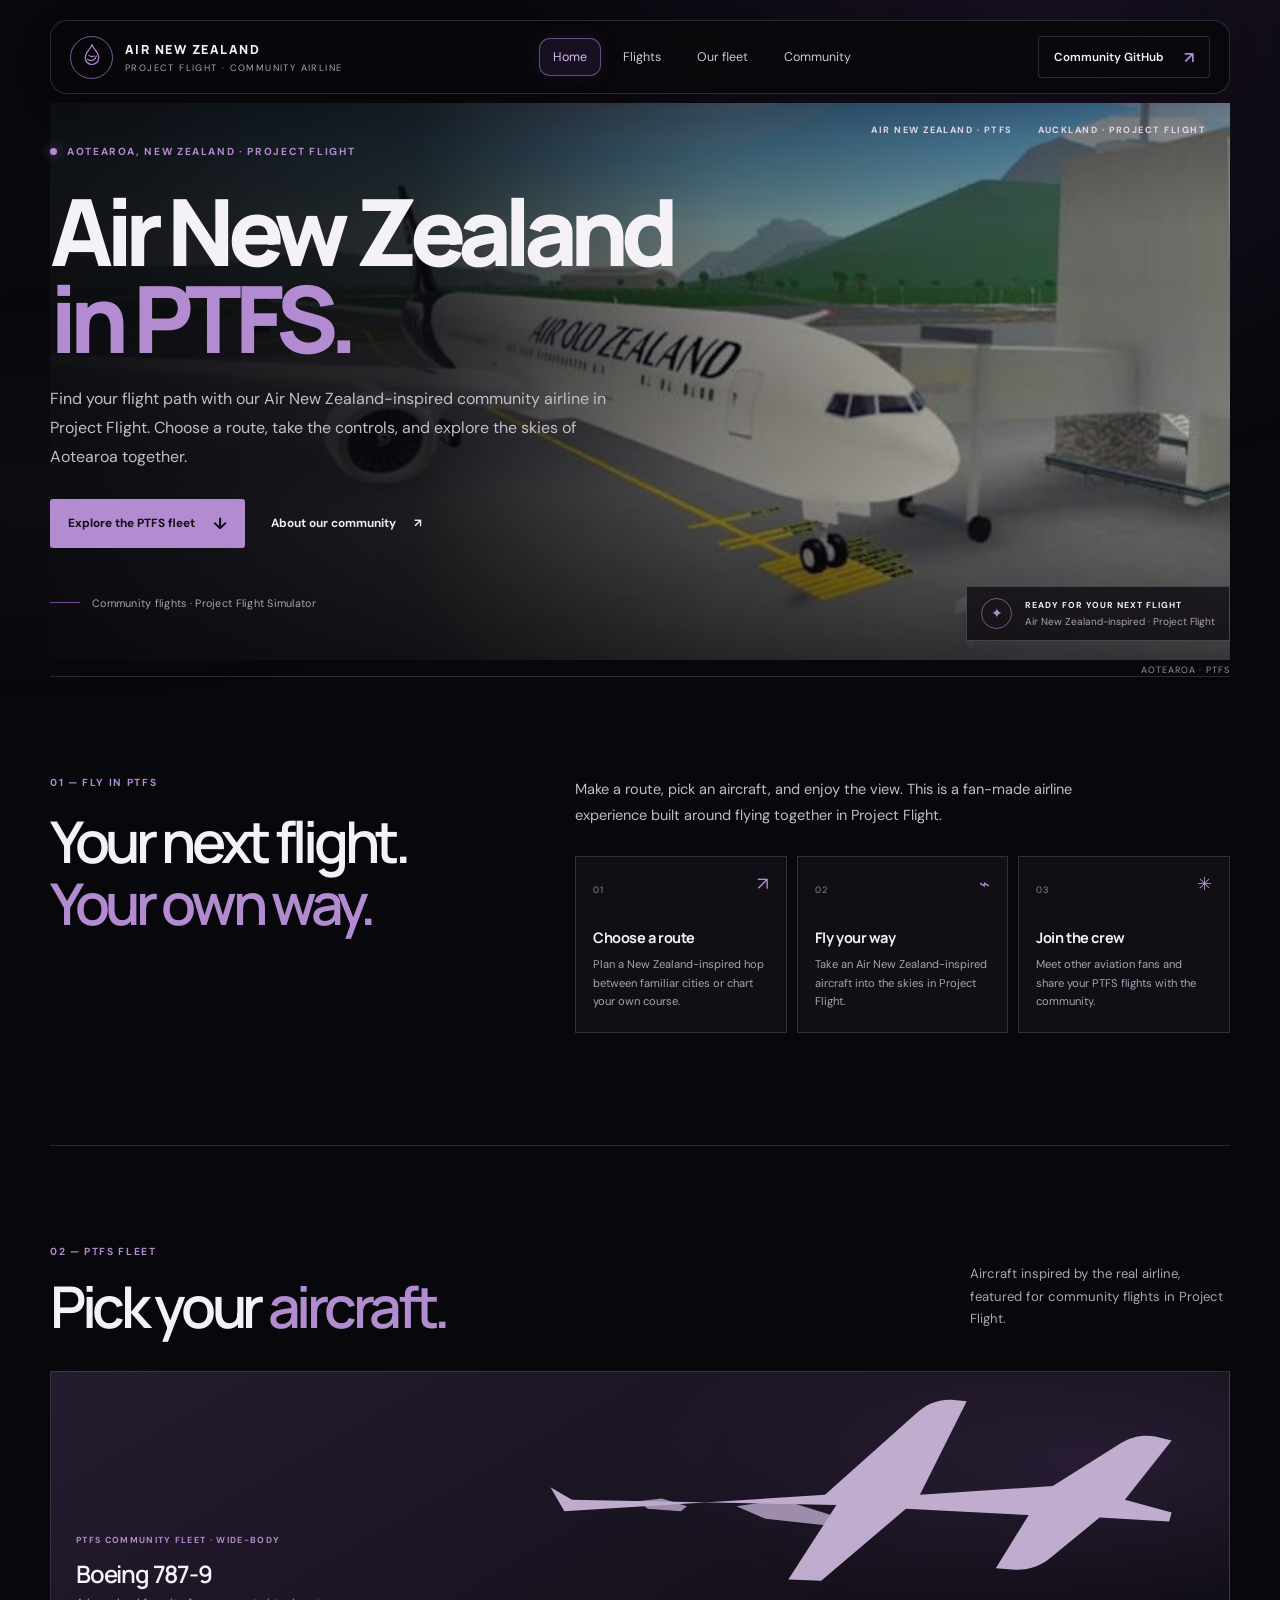
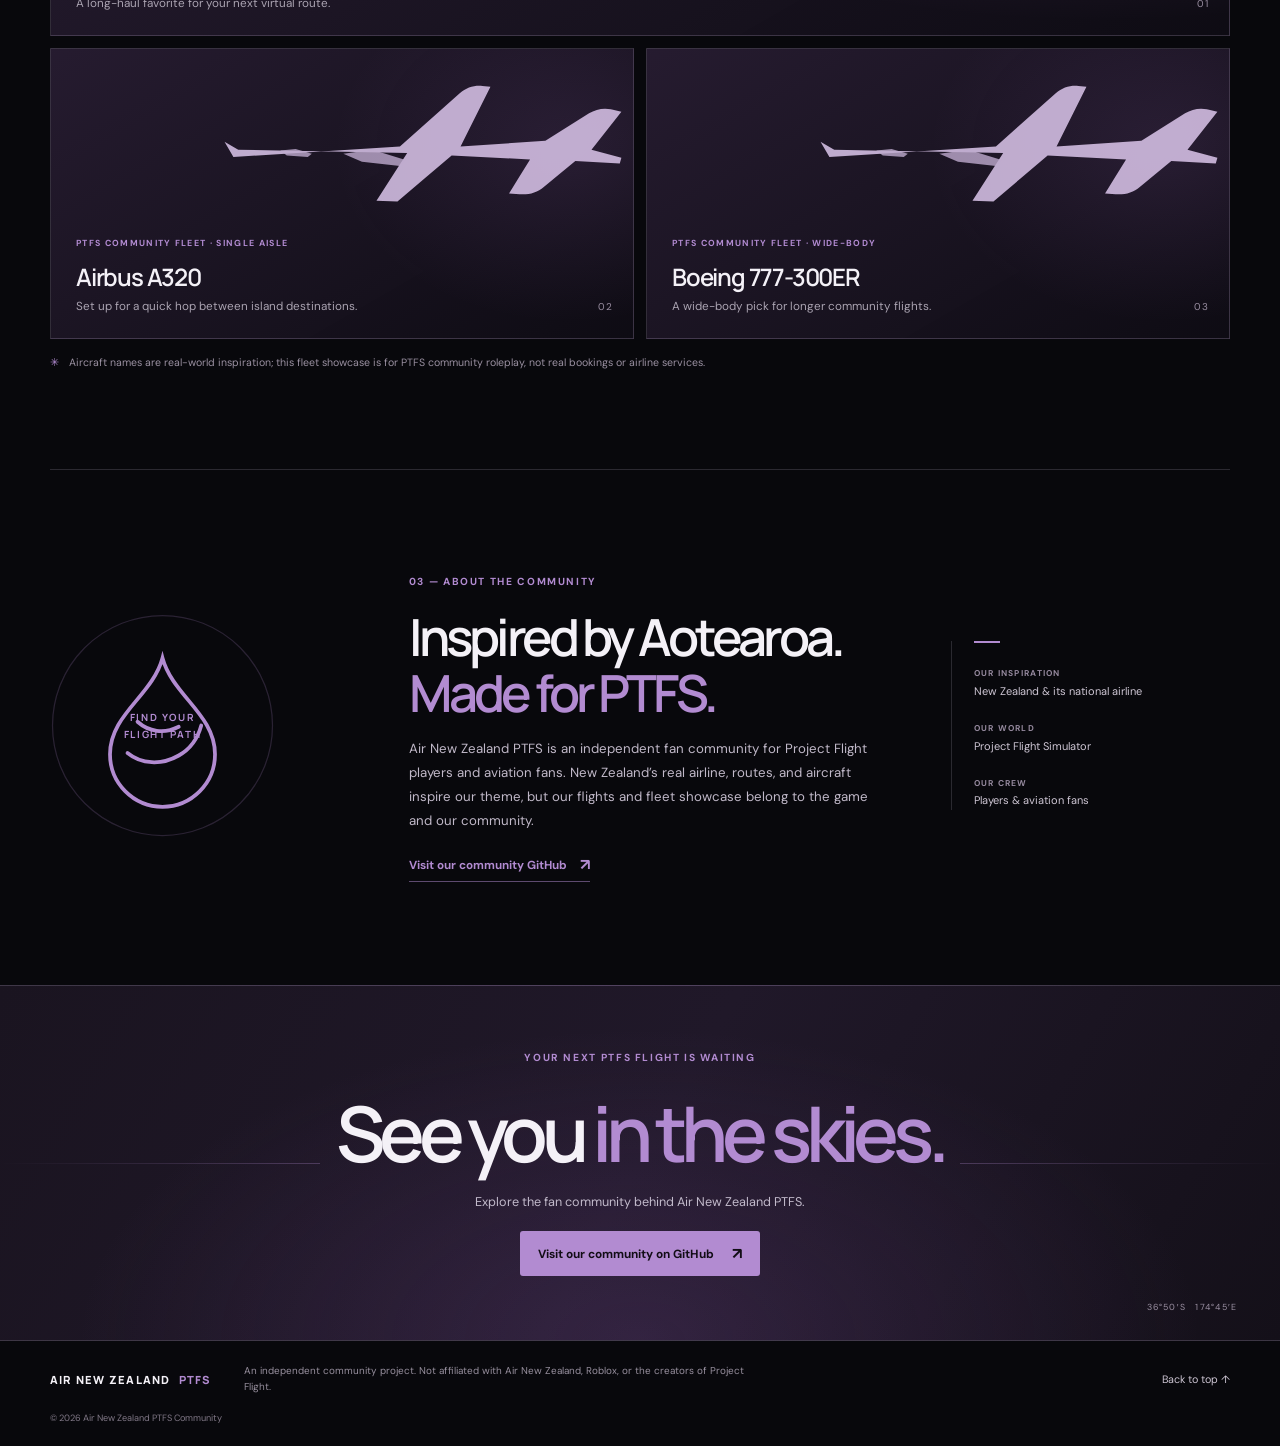
==== commit c1b250c6: "Use PTFS aircraft photo and Air NZ colors Co-authored-by: Copilot <223556219+Copilot@users.noreply.g" ====
--- a/index.html
+++ b/index.html
@@ -3,17 +3,17 @@
   <head>
     <meta charset="UTF-8" />
     <meta name="viewport" content="width=device-width, initial-scale=1" />
-    <meta name="theme-color" content="#07111b" />
+    <meta name="theme-color" content="#08080c" />
     <meta
       name="description"
-      content="Fly Aotearoa and beyond with Air New Zealand PTFS, a community airline in Project Flight."
+      content="Fly New Zealand-inspired routes with Air New Zealand PTFS, an independent fan community in Project Flight."
     />
     <meta property="og:type" content="website" />
     <meta property="og:url" content="https://airnewzealandptfs.github.io/" />
     <meta property="og:title" content="Air New Zealand PTFS" />
     <meta
       property="og:description"
-      content="A community airline bringing the spirit of Aotearoa to Project Flight."
+      content="An independent fan community bringing New Zealand-inspired flights to Project Flight."
     />
     <link rel="canonical" href="https://airnewzealandptfs.github.io/" />
     <link rel="icon" type="image/svg+xml" href="favicon.svg" />
@@ -88,48 +88,19 @@
           </div>
         </div>
 
-        <div class="hero-art" aria-label="Illustrated flight path across New Zealand">
+        <div class="hero-art">
+          <img
+            class="hero-photo"
+            src="ptfs-air-new-zealand.jpg"
+            alt="Air New Zealand-inspired passenger aircraft parked at an airport in Project Flight Simulator"
+          />
           <div class="art-topline">
-            <span>PTFS FLIGHT PLAN</span>
-            <span>NZ · COMMUNITY ROUTE</span>
-          </div>
-          <svg class="route-map" viewBox="0 0 640 480" role="img" aria-labelledby="map-title map-desc">
-            <title id="map-title">A flight path across Aotearoa</title>
-            <desc id="map-desc">An illustrated route arcs between the North and South Islands of New Zealand.</desc>
-            <defs>
-              <pattern id="grid" width="36" height="36" patternUnits="userSpaceOnUse">
-                <path d="M36 0H0V36" fill="none" stroke="white" stroke-opacity=".055" />
-              </pattern>
-              <linearGradient id="island" x1="0" x2="1" y1="0" y2="1">
-                <stop offset="0" stop-color="#b5e7db" />
-                <stop offset="1" stop-color="#558e87" />
-              </linearGradient>
-              <linearGradient id="route" x1="0" x2="1">
-                <stop stop-color="#d5f3e8" />
-                <stop offset="1" stop-color="#9bd9cb" />
-              </linearGradient>
-            </defs>
-            <rect width="640" height="480" fill="url(#grid)" />
-            <circle cx="322" cy="235" r="177" fill="none" stroke="white" stroke-opacity=".07" />
-            <circle cx="322" cy="235" r="126" fill="none" stroke="white" stroke-opacity=".055" />
-            <path class="island north-island" d="M335 75c17-17 26-10 35 1 11 14 29 18 26 33-2 12-15 17-11 30 3 12 23 14 22 28-1 13-18 17-23 27-6 13-1 29-11 37-10 8-24-2-36 3-13 6-16 23-29 24-12 1-19-13-30-14-12-1-23 14-34 7-11-8-4-24-9-36-6-12-23-18-20-32 3-12 19-17 20-30 2-14-14-28-6-40 7-11 24-8 36-12 14-5 23-22 37-19 13 3 18 21 32 19 9-1 14-14 21-26Z" fill="url(#island)" />
-            <path class="island south-island" d="M251 264c17-8 32-1 40 10 8 12 1 24 6 36 6 12 22 17 20 31-2 12-17 18-21 31-4 12 5 28-4 37-9 8-24 0-35 6-12 7-15 23-28 25-13 1-21-14-33-18-12-4-29 1-37-10-8-12 5-27 4-40-1-14-16-26-10-39 6-12 25-12 34-22 10-10 10-31 24-36 12-4 23 6 40 0Z" fill="url(#island)" />
-            <path d="M363 113C441 105 458 166 410 196 386 211 353 209 327 228 300 247 293 278 274 307" fill="none" stroke="url(#route)" stroke-width="2.5" stroke-dasharray="6 8" />
-            <circle cx="363" cy="113" r="6" fill="#e1fff6" />
-            <circle cx="274" cy="307" r="6" fill="#e1fff6" />
-            <circle cx="363" cy="113" r="13" fill="none" stroke="#d7f5eb" stroke-opacity=".38" />
-            <circle cx="274" cy="307" r="13" fill="none" stroke="#d7f5eb" stroke-opacity=".38" />
-            <g class="map-plane" transform="translate(378 204) rotate(58)">
-              <path d="M0-20 4-2l14 7v4L4 6 2 17l-2 2-2-2-2-11-14 3V5l14-7 4-18Z" fill="#f3fff9" />
-            </g>
-            <text x="383" y="91" fill="#f3fff9">AUCKLAND</text>
-            <text x="288" y="337" fill="#f3fff9">WELLINGTON</text>
-            <text class="map-coordinate" x="30" y="439" fill="#d2e6df">36°50′S 174°45′E</text>
-            <text class="map-coordinate" x="492" y="439" fill="#d2e6df">FLIGHT PATH 001</text>
-          </svg>
+            <span>AIR NEW ZEALAND · PTFS</span>
+            <span>AUCKLAND · PROJECT FLIGHT</span>
+          </div>
           <div class="art-caption">
             <span class="caption-icon" aria-hidden="true">✦</span>
-            <span><strong>AUCKLAND → WELLINGTON</strong><small>A route idea for your next PTFS flight.</small></span>
+            <span><strong>READY FOR YOUR NEXT FLIGHT</strong><small>Air New Zealand-inspired · Project Flight</small></span>
           </div>
         </div>
         <div class="hero-index" aria-hidden="true">AOTEAROA · PTFS</div>
@@ -181,8 +152,8 @@
             <div class="aircraft-art" aria-hidden="true">
               <svg viewBox="0 0 540 190" fill="none">
                 <path d="M24 99 230 86l74-66c8-7 18-10 28-9l10 1-37 74 105-7 54-34c8-5 18-7 27-5l13 3-37 47 37 10-2 7-55-3-39 32c-8 7-19 10-30 9l-13-1 26-42-97-5-67 57-26-1 38-59-209-4-17-10Z" fill="currentColor" />
-                <path d="m160 95 36-5 42 13-8 7-47-5-23-10Z" fill="#b9ece1" opacity=".8" />
-                <path d="m82 91 19-2 20 6-5 4-26-2-8-6Z" fill="#b9ece1" opacity=".8" />
+                <path d="m160 95 36-5 42 13-8 7-47-5-23-10Z" fill="#dfc9ef" opacity=".8" />
+                <path d="m82 91 19-2 20 6-5 4-26-2-8-6Z" fill="#dfc9ef" opacity=".8" />
               </svg>
             </div>
             <div class="fleet-card-info">
@@ -196,8 +167,8 @@
             <div class="aircraft-art aircraft-art-small" aria-hidden="true">
               <svg viewBox="0 0 540 190" fill="none">
                 <path d="M24 99 230 86l74-66c8-7 18-10 28-9l10 1-37 74 105-7 54-34c8-5 18-7 27-5l13 3-37 47 37 10-2 7-55-3-39 32c-8 7-19 10-30 9l-13-1 26-42-97-5-67 57-26-1 38-59-209-4-17-10Z" fill="currentColor" />
-                <path d="m160 95 36-5 42 13-8 7-47-5-23-10Z" fill="#b9ece1" opacity=".8" />
-                <path d="m82 91 19-2 20 6-5 4-26-2-8-6Z" fill="#b9ece1" opacity=".8" />
+                <path d="m160 95 36-5 42 13-8 7-47-5-23-10Z" fill="#dfc9ef" opacity=".8" />
+                <path d="m82 91 19-2 20 6-5 4-26-2-8-6Z" fill="#dfc9ef" opacity=".8" />
               </svg>
             </div>
             <div class="fleet-card-info">
@@ -211,8 +182,8 @@
             <div class="aircraft-art aircraft-art-small" aria-hidden="true">
               <svg viewBox="0 0 540 190" fill="none">
                 <path d="M24 99 230 86l74-66c8-7 18-10 28-9l10 1-37 74 105-7 54-34c8-5 18-7 27-5l13 3-37 47 37 10-2 7-55-3-39 32c-8 7-19 10-30 9l-13-1 26-42-97-5-67 57-26-1 38-59-209-4-17-10Z" fill="currentColor" />
-                <path d="m160 95 36-5 42 13-8 7-47-5-23-10Z" fill="#b9ece1" opacity=".8" />
-                <path d="m82 91 19-2 20 6-5 4-26-2-8-6Z" fill="#b9ece1" opacity=".8" />
+                <path d="m160 95 36-5 42 13-8 7-47-5-23-10Z" fill="#dfc9ef" opacity=".8" />
+                <path d="m82 91 19-2 20 6-5 4-26-2-8-6Z" fill="#dfc9ef" opacity=".8" />
               </svg>
             </div>
             <div class="fleet-card-info">
--- a/styles.css
+++ b/styles.css
@@ -1,13 +1,13 @@
 :root {
   color-scheme: dark;
-  --night: #07111b;
-  --night-soft: #0c1923;
-  --panel: #10212b;
-  --text: #f2f5f1;
-  --muted: #9eadae;
-  --mint: #a7dfd1;
-  --mint-dark: #4a9286;
-  --line: rgba(215, 237, 230, .15);
+  --night: #08080c;
+  --night-soft: #121016;
+  --panel: #1b1721;
+  --text: #f4f1f7;
+  --muted: #aaa3b1;
+  --koru: #b28bd1;
+  --koru-dark: #704b8f;
+  --line: rgba(227, 215, 238, .16);
   --display: "Manrope", sans-serif;
   --body: "DM Sans", sans-serif;
 }
@@ -26,15 +26,15 @@
   z-index: -1;
   inset: 0;
   background:
-    radial-gradient(ellipse at 82% 0%, rgba(32, 75, 79, .2), transparent 35rem),
-    radial-gradient(ellipse at 3% 55%, rgba(23, 64, 77, .12), transparent 32rem);
+    radial-gradient(ellipse at 82% 0%, rgba(90, 50, 119, .18), transparent 35rem),
+    radial-gradient(ellipse at 3% 55%, rgba(62, 42, 78, .12), transparent 32rem);
   content: "";
   pointer-events: none;
 }
 a { color: inherit; text-decoration: none; }
 button, a { -webkit-tap-highlight-color: transparent; }
-a:focus-visible, summary:focus-visible { outline: 2px solid var(--mint); outline-offset: 5px; }
-::selection { color: var(--night); background: var(--mint); }
+a:focus-visible, summary:focus-visible { outline: 2px solid var(--koru); outline-offset: 5px; }
+::selection { color: var(--night); background: var(--koru); }
 
 .skip-link {
   position: fixed;
@@ -45,7 +45,7 @@
   transform: translateY(-160%);
   border-radius: 6px;
   color: var(--night);
-  background: var(--mint);
+  background: var(--koru);
   font-size: .85rem;
   font-weight: 700;
 }
@@ -62,21 +62,21 @@
   padding: 0 19px;
   border: 1px solid var(--line);
   border-radius: 17px;
-  background: rgba(5, 11, 17, .86);
+  background: rgba(8, 8, 12, .9);
   box-shadow: 0 12px 32px rgba(0, 0, 0, .13);
 }
 .brand { display: flex; align-items: center; gap: 12px; }
-.brand-mark { display: grid; width: 43px; height: 43px; place-items: center; border: 1px solid rgba(167, 223, 209, .55); border-radius: 50%; }
+.brand-mark { display: grid; width: 43px; height: 43px; place-items: center; border: 1px solid rgba(178, 139, 209, .65); border-radius: 50%; }
 .brand-mark svg { width: 30px; height: 30px; }
-.brand-mark path { stroke: var(--mint); stroke-linecap: round; stroke-linejoin: round; stroke-width: 1.6; }
+.brand-mark path { stroke: var(--koru); stroke-linecap: round; stroke-linejoin: round; stroke-width: 1.6; }
 .brand-type { display: grid; gap: 4px; }
 .brand-type strong { font-family: var(--display); font-size: .78rem; font-weight: 800; letter-spacing: .12em; }
 .brand-type small { color: var(--muted); font-size: .58rem; letter-spacing: .15em; }
 .desktop-nav { display: flex; align-items: center; gap: 8px; margin-left: 24px; }
-.desktop-nav a, .mobile-nav nav a { color: #c4cfce; font-size: .78rem; transition: color .2s ease; }
-.desktop-nav a:hover, .mobile-nav nav a:hover { color: var(--mint); }
+.desktop-nav a, .mobile-nav nav a { color: #cec6d4; font-size: .78rem; transition: color .2s ease; }
+.desktop-nav a:hover, .mobile-nav nav a:hover { color: var(--koru); }
 .desktop-nav a { padding: 10px 13px; border: 1px solid transparent; border-radius: 11px; }
-.desktop-nav a.active { border-color: rgba(47, 186, 193, .45); color: #7ee9ea; background: rgba(20, 107, 113, .13); box-shadow: 0 0 20px rgba(25, 197, 200, .08); }
+.desktop-nav a.active { border-color: rgba(178, 139, 209, .5); color: #d7b8ed; background: rgba(99, 59, 127, .19); box-shadow: 0 0 20px rgba(153, 101, 190, .11); }
 .header-cta {
   display: inline-flex;
   min-height: 42px;
@@ -90,8 +90,8 @@
   font-weight: 600;
   transition: border-color .2s ease, color .2s ease;
 }
-.header-cta:hover { border-color: var(--mint); color: var(--mint); }
-.header-cta span:last-child { color: var(--mint); font-size: 1rem; }
+.header-cta:hover { border-color: var(--koru); color: var(--koru); }
+.header-cta span:last-child { color: var(--koru); font-size: 1rem; }
 .mobile-nav { display: none; }
 
 .hero {
@@ -108,14 +108,14 @@
   display: inline-flex;
   align-items: center;
   gap: 10px;
-  color: var(--mint);
+  color: var(--koru);
   font-size: .64rem;
   font-weight: 700;
   letter-spacing: .16em;
   line-height: 1.5;
   text-transform: uppercase;
 }
-.status-dot { width: 7px; height: 7px; border-radius: 50%; background: var(--mint); box-shadow: 0 0 12px rgba(167, 223, 209, .7); }
+.status-dot { width: 7px; height: 7px; border-radius: 50%; background: var(--koru); box-shadow: 0 0 12px rgba(178, 139, 209, .7); }
 h1, h2, h3, p { margin-top: 0; }
 h1, h2, h3 { font-family: var(--display); }
 h1 {
@@ -125,8 +125,8 @@
   letter-spacing: -.08em;
   line-height: .94;
 }
-h1 em, h2 em { color: var(--mint); font-style: normal; }
-.hero-copy > p { max-width: 580px; margin-bottom: 27px; color: #b6c1c0; font-size: 1rem; line-height: 1.8; }
+h1 em, h2 em { color: var(--koru); font-style: normal; }
+.hero-copy > p { max-width: 580px; margin-bottom: 27px; color: #c4bdcb; font-size: 1rem; line-height: 1.8; }
 .hero-actions { display: flex; flex-wrap: wrap; align-items: center; gap: 12px 20px; }
 .button {
   display: inline-flex;
@@ -142,13 +142,13 @@
   transition: background .2s ease, border-color .2s ease, color .2s ease, transform .2s ease;
 }
 .button:hover { transform: translateY(-2px); }
-.button-primary { color: #071a1a; background: var(--mint); }
-.button-primary:hover { background: #c6f0e5; }
+.button-primary { color: #120d16; background: var(--koru); }
+.button-primary:hover { background: #c9a9e3; }
 .button-primary span, .button-light span { font-size: 1rem; }
-.button-quiet { padding-inline: 5px; color: #e1e9e6; }
-.button-quiet:hover { color: var(--mint); }
+.button-quiet { padding-inline: 5px; color: #eee8f2; }
+.button-quiet:hover { color: var(--koru); }
 .hero-footnote { display: flex; align-items: center; gap: 12px; margin-top: 48px; color: var(--muted); font-size: .67rem; letter-spacing: .025em; }
-.footnote-rule { width: 30px; height: 1px; background: var(--mint-dark); }
+.footnote-rule { width: 30px; height: 1px; background: var(--koru-dark); }
 .hero-art {
   position: absolute;
   z-index: 0;
@@ -157,20 +157,15 @@
   min-height: 0;
   overflow: hidden;
   border: 0;
-  background:
-    radial-gradient(ellipse at 70% 54%, rgba(87, 136, 126, .18), transparent 49%),
-    linear-gradient(115deg, rgba(7, 17, 27, .96) 4%, rgba(7, 17, 27, .8) 37%, rgba(7, 17, 27, .1) 100%);
+  background: #09080d;
   box-shadow: none;
 }
-.hero-art::before { position: absolute; z-index: 1; inset: 0; background: linear-gradient(90deg, rgba(7,17,27,.82), rgba(7,17,27,.28) 48%, transparent 88%); content: ""; pointer-events: none; }
-.hero-art::after { position: absolute; inset: 0; background: linear-gradient(0deg, rgba(7,17,27,.56), transparent 30%, transparent 78%, rgba(7,17,27,.22)); content: ""; pointer-events: none; }
-.art-topline { position: absolute; z-index: 1; top: 21px; right: 24px; display: flex; gap: 25px; padding: 0; color: #a6bcb9; font-size: .57rem; font-weight: 700; letter-spacing: .16em; }
-.route-map { position: absolute; top: 50%; left: 76%; width: 83%; height: auto; max-height: none; opacity: .73; transform: translate(-50%, -50%); }
-.route-map text { font-family: var(--body); font-size: 9px; font-weight: 700; letter-spacing: 1.5px; }
-.route-map .map-coordinate { font-size: 7px; letter-spacing: 1.3px; opacity: .64; }
-.island { filter: drop-shadow(0 10px 16px rgba(0,0,0,.2)); }
-.art-caption { position: absolute; z-index: 1; right: 0; bottom: 19px; display: flex; align-items: center; gap: 13px; margin: 0; padding: 11px 14px; border: 1px solid rgba(211, 239, 230, .17); background: rgba(7, 17, 27, .7); backdrop-filter: blur(8px); }
-.caption-icon { display: grid; width: 31px; height: 31px; place-items: center; border: 1px solid rgba(167,223,209,.42); border-radius: 50%; color: var(--mint); font-size: .85rem; }
+.hero-photo { position: absolute; inset: 0; width: 100%; height: 100%; object-fit: cover; object-position: center 57%; opacity: .9; }
+.hero-art::before { position: absolute; z-index: 1; inset: 0; background: linear-gradient(90deg, rgba(8,8,12,.94) 2%, rgba(8,8,12,.82) 31%, rgba(8,8,12,.42) 57%, rgba(8,8,12,.08) 100%); content: ""; pointer-events: none; }
+.hero-art::after { position: absolute; inset: 0; background: linear-gradient(0deg, rgba(8,8,12,.62), transparent 30%, transparent 78%, rgba(8,8,12,.3)); content: ""; pointer-events: none; }
+.art-topline { position: absolute; z-index: 1; top: 21px; right: 24px; display: flex; gap: 25px; padding: 0; color: #e4d7ed; font-size: .57rem; font-weight: 700; letter-spacing: .16em; }
+.art-caption { position: absolute; z-index: 1; right: 0; bottom: 19px; display: flex; align-items: center; gap: 13px; margin: 0; padding: 11px 14px; border: 1px solid rgba(222, 207, 238, .25); background: rgba(13, 10, 17, .78); backdrop-filter: blur(8px); }
+.caption-icon { display: grid; width: 31px; height: 31px; place-items: center; border: 1px solid rgba(178,139,209,.58); border-radius: 50%; color: var(--koru); font-size: .85rem; }
 .art-caption span:last-child { display: grid; gap: 4px; }
 .art-caption strong { font-size: .54rem; letter-spacing: .11em; }
 .art-caption small { color: var(--muted); font-size: .63rem; }
@@ -185,12 +180,12 @@
   letter-spacing: -.075em;
   line-height: 1.08;
 }
-.section-lead { max-width: 520px; margin: 7px 0 27px; color: #bbc6c3; font-size: .91rem; line-height: 1.8; }
+.section-lead { max-width: 520px; margin: 7px 0 27px; color: #c2bacb; font-size: .91rem; line-height: 1.8; }
 .experience-grid { display: grid; grid-template-columns: repeat(3, 1fr); gap: 10px; }
-.experience-card { position: relative; min-height: 177px; padding: 20px 17px 17px; border: 1px solid var(--line); background: rgba(17, 34, 43, .48); transition: border-color .2s ease, transform .2s ease; }
-.experience-card:hover { transform: translateY(-3px); border-color: rgba(167, 223, 209, .5); }
-.card-number { color: #718384; font-size: .58rem; letter-spacing: .12em; }
-.card-icon { position: absolute; top: 15px; right: 17px; color: var(--mint); font-size: 1.15rem; }
+.experience-card { position: relative; min-height: 177px; padding: 20px 17px 17px; border: 1px solid var(--line); background: rgba(27, 23, 33, .48); transition: border-color .2s ease, transform .2s ease; }
+.experience-card:hover { transform: translateY(-3px); border-color: rgba(178, 139, 209, .55); }
+.card-number { color: #8c8294; font-size: .58rem; letter-spacing: .12em; }
+.card-icon { position: absolute; top: 15px; right: 17px; color: var(--koru); font-size: 1.15rem; }
 .experience-card h3 { margin: 29px 0 8px; font-size: .91rem; font-weight: 700; letter-spacing: -.03em; }
 .experience-card p { margin: 0; color: var(--muted); font-size: .7rem; line-height: 1.65; }
 
@@ -199,43 +194,43 @@
 .fleet-heading h2 { margin-top: 15px; }
 .fleet-heading > p { max-width: 260px; margin: 0 0 7px; color: var(--muted); font-size: .82rem; line-height: 1.7; }
 .fleet-grid { display: grid; grid-template-columns: repeat(2, 1fr); gap: 12px; }
-.fleet-card { position: relative; min-height: 291px; overflow: hidden; border: 1px solid var(--line); background: linear-gradient(150deg, rgba(23, 49, 56, .74), rgba(11, 25, 34, .66)); }
+.fleet-card { position: relative; min-height: 291px; overflow: hidden; border: 1px solid var(--line); background: linear-gradient(150deg, rgba(48, 34, 60, .74), rgba(17, 14, 23, .76)); }
 .fleet-card-wide { grid-column: span 2; min-height: 265px; }
-.fleet-card::before { position: absolute; top: 0; right: 0; width: 55%; height: 100%; background: radial-gradient(ellipse at 80% 34%, rgba(112, 176, 159, .12), transparent 65%); content: ""; }
-.aircraft-art { position: absolute; top: 14px; right: 1%; width: 58%; color: #c6e7dc; opacity: .84; }
+.fleet-card::before { position: absolute; top: 0; right: 0; width: 55%; height: 100%; background: radial-gradient(ellipse at 80% 34%, rgba(166, 112, 199, .13), transparent 65%); content: ""; }
+.aircraft-art { position: absolute; top: 14px; right: 1%; width: 58%; color: #dfc9ef; opacity: .84; }
 .aircraft-art svg { width: 100%; }
 .aircraft-art-small { top: 28px; right: -3%; width: 75%; }
 .fleet-card-info { position: absolute; bottom: 24px; left: 25px; z-index: 1; }
-.fleet-type { color: var(--mint); font-size: .55rem; font-weight: 700; letter-spacing: .15em; }
+.fleet-type { color: var(--koru); font-size: .55rem; font-weight: 700; letter-spacing: .15em; }
 .fleet-card-info h3 { margin: 9px 0 5px; font-size: 1.5rem; font-weight: 600; letter-spacing: -.05em; }
 .fleet-card-info p { margin: 0; color: var(--muted); font-size: .73rem; }
-.fleet-card-index { position: absolute; right: 20px; bottom: 25px; color: #8c9b9c; font-size: .62rem; letter-spacing: .12em; }
-.fleet-note { margin: 17px 0 0; color: #8b9b9a; font-size: .66rem; }
-.fleet-note span { padding-right: 7px; color: var(--mint); }
+.fleet-card-index { position: absolute; right: 20px; bottom: 25px; color: #9a8fa2; font-size: .62rem; letter-spacing: .12em; }
+.fleet-note { margin: 17px 0 0; color: #9a90a1; font-size: .66rem; }
+.fleet-note span { padding-right: 7px; color: var(--koru); }
 
 .about-section { display: grid; grid-template-columns: .62fr 1fr .58fr; align-items: center; gap: 60px; padding-top: 99px; padding-bottom: 103px; border-top: 1px solid var(--line); }
-.about-mark { position: relative; display: grid; width: min(100%, 225px); aspect-ratio: 1; place-items: center; color: var(--mint); }
+.about-mark { position: relative; display: grid; width: min(100%, 225px); aspect-ratio: 1; place-items: center; color: var(--koru); }
 .about-mark svg { position: absolute; inset: 0; width: 100%; height: 100%; }
 .about-mark > span { position: relative; font-family: var(--display); font-size: .62rem; font-weight: 700; letter-spacing: .16em; line-height: 1.7; text-align: center; }
 .about-copy h2 { margin-bottom: 17px; font-size: clamp(2.35rem, 4vw, 3.8rem); }
-.about-copy > p { max-width: 495px; margin-bottom: 20px; color: #b2bfbd; font-size: .83rem; line-height: 1.8; }
-.text-link { display: inline-flex; align-items: center; gap: 13px; padding-bottom: 6px; border-bottom: 1px solid rgba(167,223,209,.45); color: var(--mint); font-size: .73rem; font-weight: 700; }
+.about-copy > p { max-width: 495px; margin-bottom: 20px; color: #c0b8c8; font-size: .83rem; line-height: 1.8; }
+.text-link { display: inline-flex; align-items: center; gap: 13px; padding-bottom: 6px; border-bottom: 1px solid rgba(178,139,209,.5); color: var(--koru); font-size: .73rem; font-weight: 700; }
 .text-link span { font-size: 1rem; }
 .about-aside { padding-left: 22px; border-left: 1px solid var(--line); }
-.aside-rule { display: block; width: 26px; height: 2px; margin-bottom: 20px; background: var(--mint); }
-.about-aside p { margin: 0 0 17px; color: #c0cbca; font-size: .69rem; line-height: 1.7; }
+.aside-rule { display: block; width: 26px; height: 2px; margin-bottom: 20px; background: var(--koru); }
+.about-aside p { margin: 0 0 17px; color: #cec6d4; font-size: .69rem; line-height: 1.7; }
 .about-aside p:last-child { margin-bottom: 0; }
-.about-aside strong { color: #768a8a; font-size: .53rem; letter-spacing: .15em; }
-
-.final-callout { position: relative; display: flex; min-height: 356px; flex-direction: column; align-items: center; justify-content: center; overflow: hidden; padding: 50px 24px; border-top: 1px solid rgba(194, 231, 220, .16); border-bottom: 1px solid rgba(194, 231, 220, .16); background: radial-gradient(ellipse at 50% 100%, rgba(56, 117, 106, .28), transparent 62%), linear-gradient(120deg, #10232c, #10252c 50%, #0d2028); text-align: center; }
-.final-callout::before, .final-callout::after { position: absolute; top: 50%; width: 25vw; height: 1px; background: linear-gradient(90deg, transparent, rgba(167,223,209,.26)); content: ""; }
+.about-aside strong { color: #95899e; font-size: .53rem; letter-spacing: .15em; }
+
+.final-callout { position: relative; display: flex; min-height: 356px; flex-direction: column; align-items: center; justify-content: center; overflow: hidden; padding: 50px 24px; border-top: 1px solid rgba(222, 207, 238, .18); border-bottom: 1px solid rgba(222, 207, 238, .18); background: radial-gradient(ellipse at 50% 100%, rgba(107, 68, 134, .27), transparent 62%), linear-gradient(120deg, #1a1420, #201829 50%, #141019); text-align: center; }
+.final-callout::before, .final-callout::after { position: absolute; top: 50%; width: 25vw; height: 1px; background: linear-gradient(90deg, transparent, rgba(178,139,209,.3)); content: ""; }
 .final-callout::before { left: 0; }
 .final-callout::after { right: 0; transform: rotate(180deg); }
 .final-callout h2 { margin: 15px 0 8px; font-size: clamp(3rem, 6vw, 5rem); font-weight: 600; letter-spacing: -.08em; }
-.final-callout > p { margin-bottom: 21px; color: #b5c3c0; font-size: .79rem; }
-.button-light { min-height: 45px; color: #0b1c20; background: var(--mint); }
-.button-light:hover { background: #d3f3ea; }
-.callout-coordinate { position: absolute; right: 43px; bottom: 27px; color: #829694; font-size: .55rem; letter-spacing: .14em; }
+.final-callout > p { margin-bottom: 21px; color: #c2bacb; font-size: .79rem; }
+.button-light { min-height: 45px; color: #120d16; background: var(--koru); }
+.button-light:hover { background: #c9a9e3; }
+.callout-coordinate { position: absolute; right: 43px; bottom: 27px; color: #9c91a3; font-size: .55rem; letter-spacing: .14em; }
 
 .site-footer {
   display: grid;
@@ -248,11 +243,11 @@
   padding: 21px 0;
 }
 .footer-brand { font-family: var(--display); font-size: .7rem; font-weight: 800; letter-spacing: .11em; }
-.footer-brand span { margin-left: 5px; color: var(--mint); }
-.site-footer p { max-width: 515px; margin: 0; color: #839392; font-size: .62rem; line-height: 1.6; }
-.back-to-top { justify-self: end; color: #c3cfcb; font-size: .67rem; }
-.back-to-top:hover { color: var(--mint); }
-.site-footer small { grid-column: 1 / -1; color: #647472; font-size: .57rem; }
+.footer-brand span { margin-left: 5px; color: var(--koru); }
+.site-footer p { max-width: 515px; margin: 0; color: #98909f; font-size: .62rem; line-height: 1.6; }
+.back-to-top { justify-self: end; color: #ccc4d2; font-size: .67rem; }
+.back-to-top:hover { color: var(--koru); }
+.site-footer small { grid-column: 1 / -1; color: #817887; font-size: .57rem; }
 
 @media (min-width: 1500px) {
   .hero { min-height: 720px; }
@@ -261,7 +256,6 @@
   .site-header, .hero, .section-pad, .site-footer { width: calc(100% - 52px); }
   .hero { min-height: 600px; }
   .hero-copy { width: min(750px, 82%); }
-  .route-map { left: 78%; width: 88%; }
   .desktop-nav { gap: 3px; margin-left: 8px; }
   .desktop-nav a { padding-inline: 9px; }
   .experience { grid-template-columns: 1fr; gap: 24px; }
@@ -286,18 +280,17 @@
   .mobile-nav summary span { width: 17px; height: 1px; background: var(--text); }
   .mobile-nav[open] summary span:first-child { transform: translateY(3.5px) rotate(45deg); }
   .mobile-nav[open] summary span:last-child { transform: translateY(-3.5px) rotate(-45deg); }
-  .mobile-nav nav { position: absolute; top: 51px; right: 0; display: grid; min-width: 210px; gap: 0; padding: 8px; border: 1px solid var(--line); background: #0d1b25; box-shadow: 0 18px 35px rgba(0,0,0,.32); }
+  .mobile-nav nav { position: absolute; top: 51px; right: 0; display: grid; min-width: 210px; gap: 0; padding: 8px; border: 1px solid var(--line); background: #141019; box-shadow: 0 18px 35px rgba(0,0,0,.32); }
   .mobile-nav nav a { padding: 13px 12px; }
-  .mobile-nav nav a + a { border-top: 1px solid rgba(215,237,230,.08); }
+  .mobile-nav nav a + a { border-top: 1px solid rgba(227,215,238,.1); }
   .hero { min-height: 600px; padding: 65px 0; }
   .hero-copy { width: 100%; }
   h1 { margin: 22px 0 19px; font-size: clamp(3.2rem, 10.5vw, 4.5rem); }
   .hero-copy > p { max-width: 490px; font-size: .88rem; }
   .hero-footnote { margin-top: 30px; }
   .hero-art { inset: 0; }
-  .hero-art::before { background: linear-gradient(90deg, rgba(7,17,27,.84), rgba(7,17,27,.48) 65%, rgba(7,17,27,.3)); }
+  .hero-art::before { background: linear-gradient(90deg, rgba(8,8,12,.91), rgba(8,8,12,.7) 65%, rgba(8,8,12,.48)); }
   .art-topline { top: 18px; right: 12px; flex-direction: column; align-items: flex-end; gap: 5px; font-size: .48rem; }
-  .route-map { top: 52%; left: 52%; width: 150%; opacity: .39; }
   .art-caption { right: 0; bottom: 17px; max-width: 100%; padding: 9px 10px; }
   .art-caption strong { font-size: .48rem; }
   .art-caption small { font-size: .59rem; }
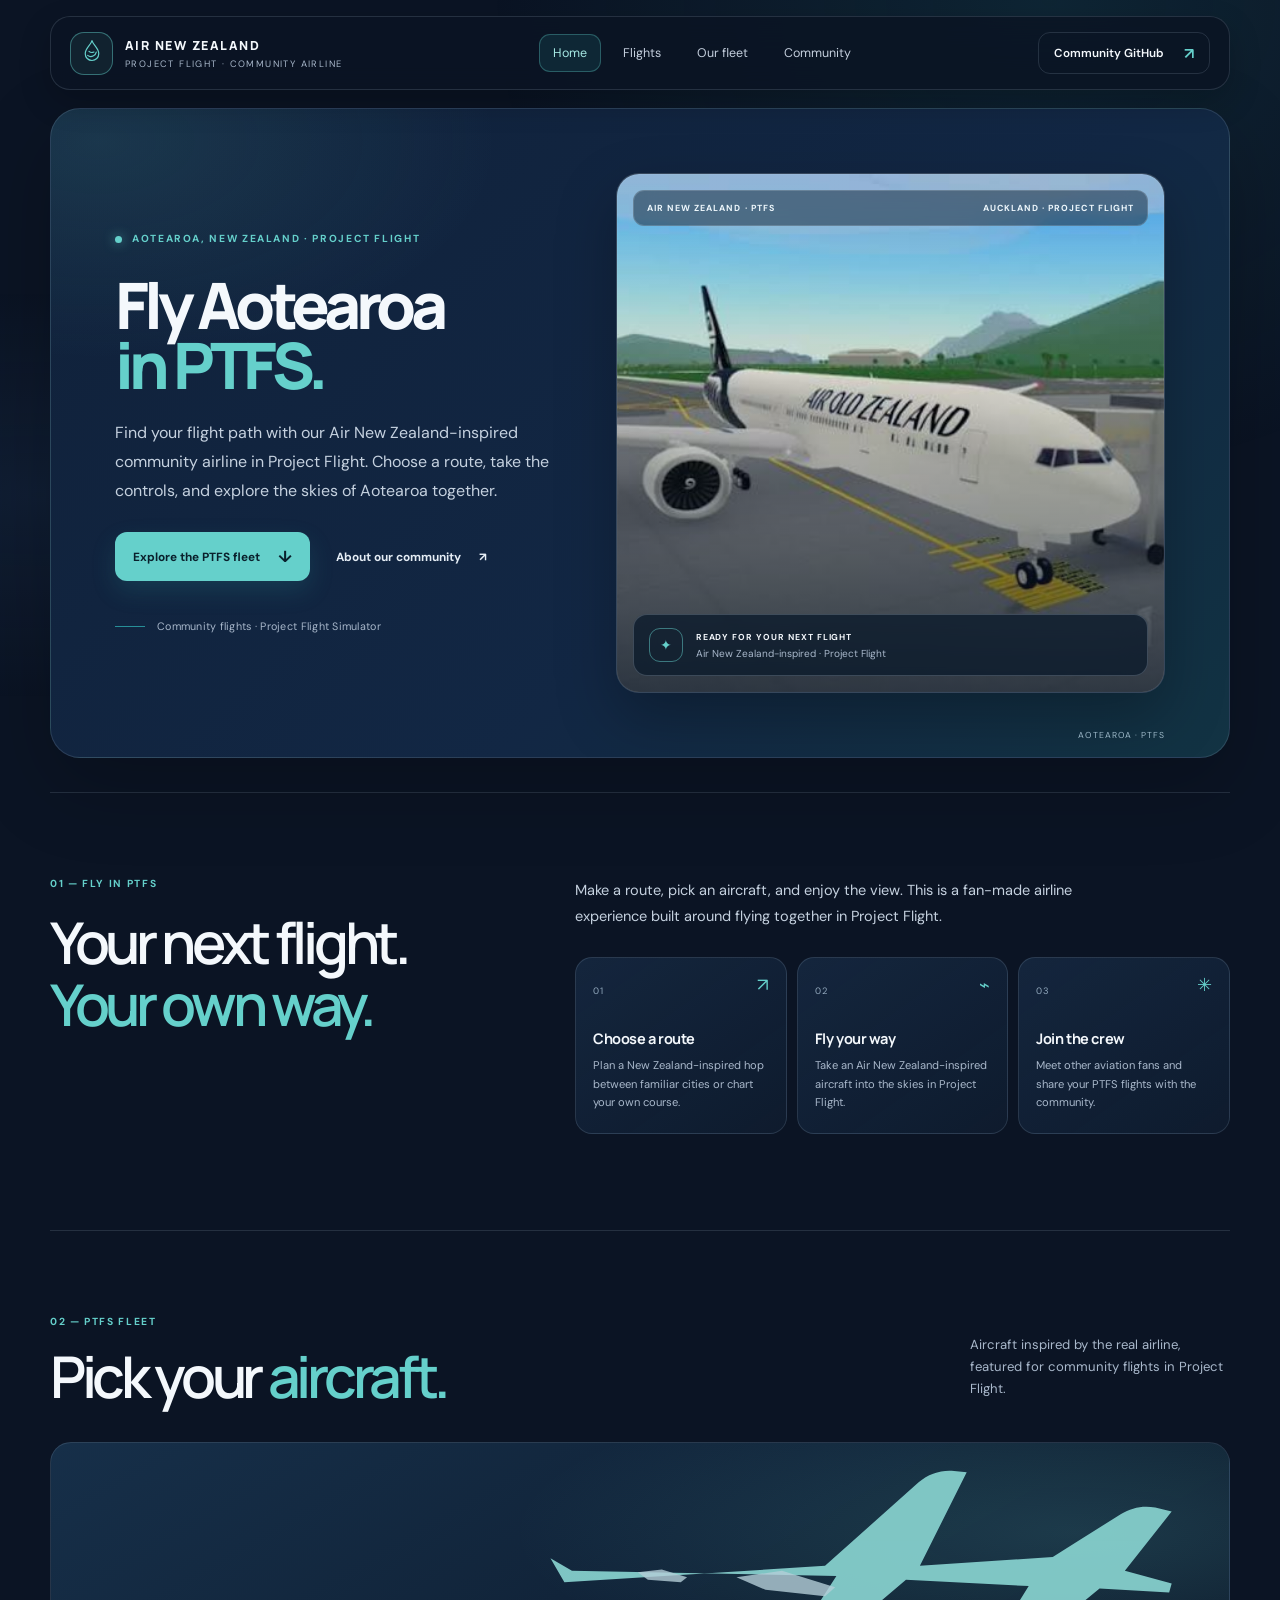
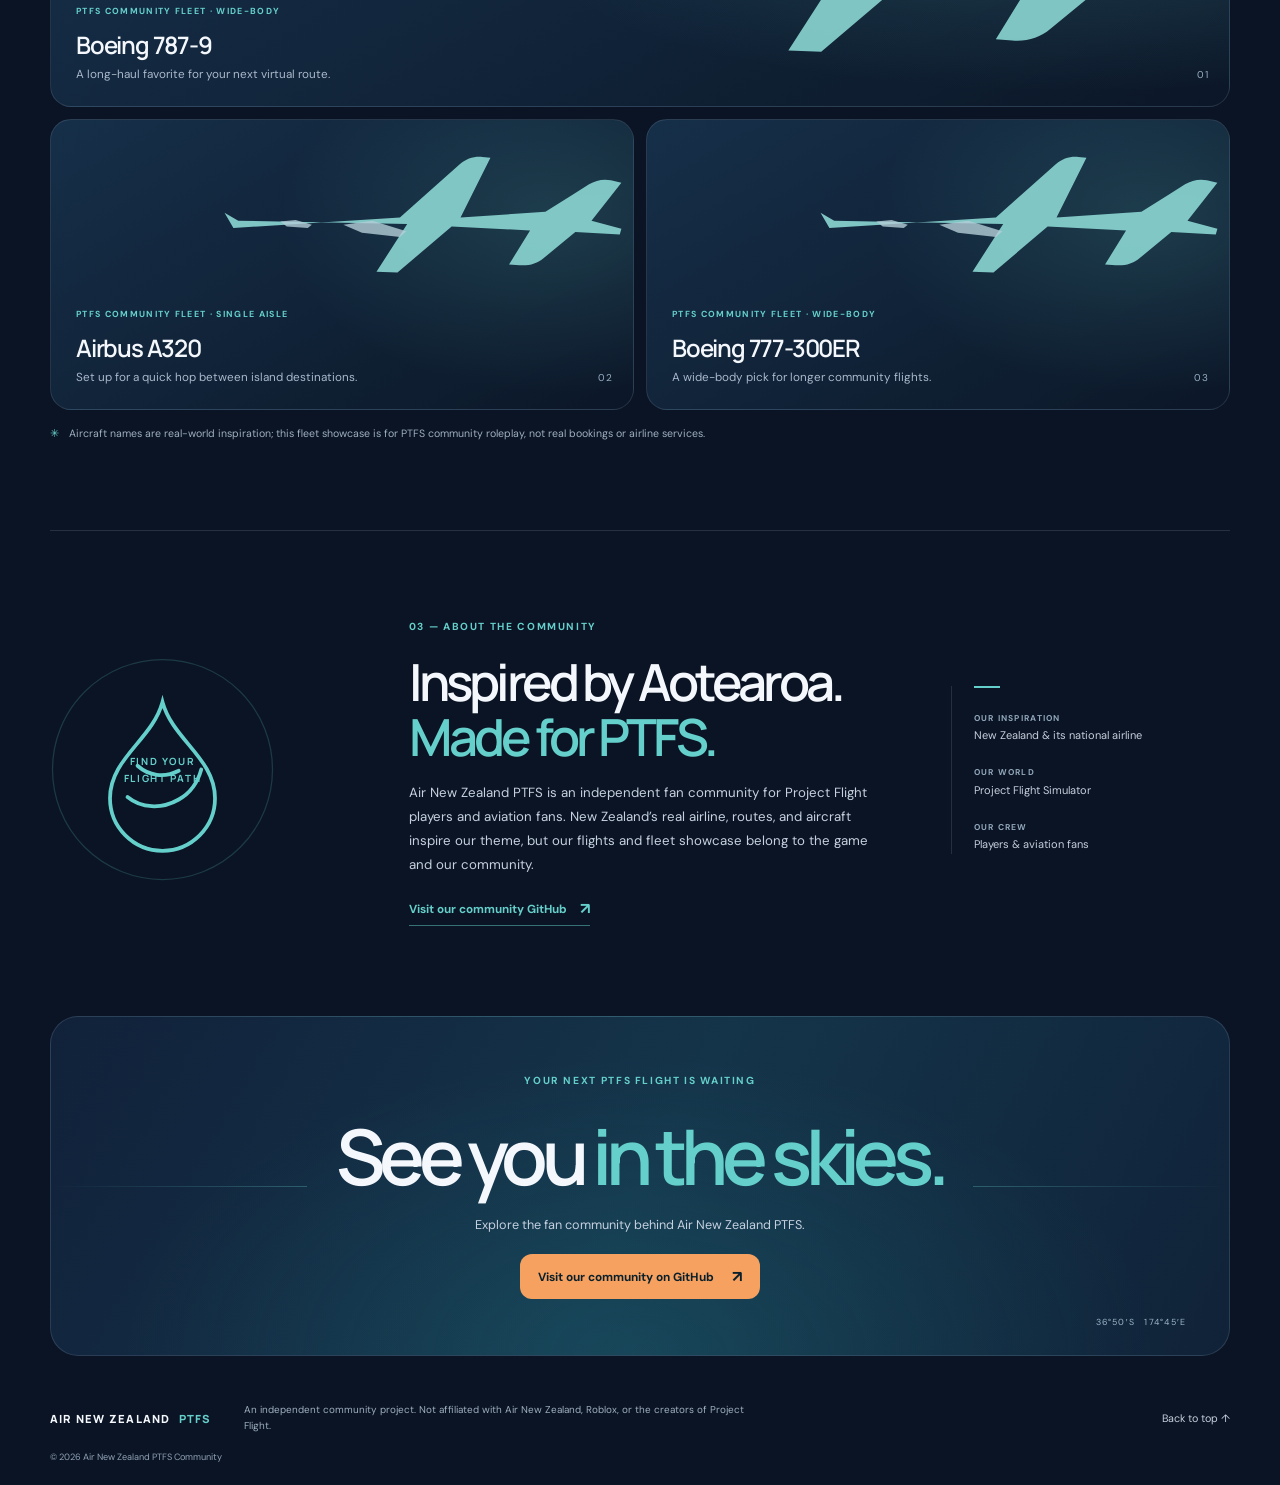
==== commit be42dd45: "Refresh Air New Zealand PTFS website design Co-authored-by: Copilot <223556219+Copilot@users.noreply" ====
--- a/index.html
+++ b/index.html
@@ -3,7 +3,7 @@
   <head>
     <meta charset="UTF-8" />
     <meta name="viewport" content="width=device-width, initial-scale=1" />
-    <meta name="theme-color" content="#08080c" />
+    <meta name="theme-color" content="#0b1424" />
     <meta
       name="description"
       content="Fly New Zealand-inspired routes with Air New Zealand PTFS, an independent fan community in Project Flight."
@@ -70,7 +70,7 @@
       <section class="hero" id="home" aria-labelledby="hero-title">
         <div class="hero-copy">
           <div class="eyebrow"><span class="status-dot"></span> Aotearoa, New Zealand · Project Flight</div>
-          <h1 id="hero-title">Air New Zealand<br /><em>in PTFS.</em></h1>
+          <h1 id="hero-title">Fly Aotearoa<br /><em>in PTFS.</em></h1>
           <p>
             Find your flight path with our Air New Zealand-inspired community
             airline in Project Flight. Choose a route, take the controls, and
@@ -152,8 +152,8 @@
             <div class="aircraft-art" aria-hidden="true">
               <svg viewBox="0 0 540 190" fill="none">
                 <path d="M24 99 230 86l74-66c8-7 18-10 28-9l10 1-37 74 105-7 54-34c8-5 18-7 27-5l13 3-37 47 37 10-2 7-55-3-39 32c-8 7-19 10-30 9l-13-1 26-42-97-5-67 57-26-1 38-59-209-4-17-10Z" fill="currentColor" />
-                <path d="m160 95 36-5 42 13-8 7-47-5-23-10Z" fill="#dfc9ef" opacity=".8" />
-                <path d="m82 91 19-2 20 6-5 4-26-2-8-6Z" fill="#dfc9ef" opacity=".8" />
+                <path d="m160 95 36-5 42 13-8 7-47-5-23-10Z" fill="#cbe5ee" opacity=".8" />
+                <path d="m82 91 19-2 20 6-5 4-26-2-8-6Z" fill="#cbe5ee" opacity=".8" />
               </svg>
             </div>
             <div class="fleet-card-info">
@@ -167,8 +167,8 @@
             <div class="aircraft-art aircraft-art-small" aria-hidden="true">
               <svg viewBox="0 0 540 190" fill="none">
                 <path d="M24 99 230 86l74-66c8-7 18-10 28-9l10 1-37 74 105-7 54-34c8-5 18-7 27-5l13 3-37 47 37 10-2 7-55-3-39 32c-8 7-19 10-30 9l-13-1 26-42-97-5-67 57-26-1 38-59-209-4-17-10Z" fill="currentColor" />
-                <path d="m160 95 36-5 42 13-8 7-47-5-23-10Z" fill="#dfc9ef" opacity=".8" />
-                <path d="m82 91 19-2 20 6-5 4-26-2-8-6Z" fill="#dfc9ef" opacity=".8" />
+                <path d="m160 95 36-5 42 13-8 7-47-5-23-10Z" fill="#cbe5ee" opacity=".8" />
+                <path d="m82 91 19-2 20 6-5 4-26-2-8-6Z" fill="#cbe5ee" opacity=".8" />
               </svg>
             </div>
             <div class="fleet-card-info">
@@ -182,8 +182,8 @@
             <div class="aircraft-art aircraft-art-small" aria-hidden="true">
               <svg viewBox="0 0 540 190" fill="none">
                 <path d="M24 99 230 86l74-66c8-7 18-10 28-9l10 1-37 74 105-7 54-34c8-5 18-7 27-5l13 3-37 47 37 10-2 7-55-3-39 32c-8 7-19 10-30 9l-13-1 26-42-97-5-67 57-26-1 38-59-209-4-17-10Z" fill="currentColor" />
-                <path d="m160 95 36-5 42 13-8 7-47-5-23-10Z" fill="#dfc9ef" opacity=".8" />
-                <path d="m82 91 19-2 20 6-5 4-26-2-8-6Z" fill="#dfc9ef" opacity=".8" />
+                <path d="m160 95 36-5 42 13-8 7-47-5-23-10Z" fill="#cbe5ee" opacity=".8" />
+                <path d="m82 91 19-2 20 6-5 4-26-2-8-6Z" fill="#cbe5ee" opacity=".8" />
               </svg>
             </div>
             <div class="fleet-card-info">
--- a/styles.css
+++ b/styles.css
@@ -1,13 +1,14 @@
 :root {
   color-scheme: dark;
-  --night: #08080c;
-  --night-soft: #121016;
-  --panel: #1b1721;
-  --text: #f4f1f7;
-  --muted: #aaa3b1;
-  --koru: #b28bd1;
-  --koru-dark: #704b8f;
-  --line: rgba(227, 215, 238, .16);
+  --night: #0b1424;
+  --night-soft: #101e32;
+  --panel: #14243a;
+  --text: #f4f8fc;
+  --muted: #a9b8cb;
+  --koru: #65d0cb;
+  --koru-dark: #278f98;
+  --signal: #f6a15f;
+  --line: rgba(197, 216, 236, .14);
   --display: "Manrope", sans-serif;
   --body: "DM Sans", sans-serif;
 }
@@ -26,8 +27,8 @@
   z-index: -1;
   inset: 0;
   background:
-    radial-gradient(ellipse at 82% 0%, rgba(90, 50, 119, .18), transparent 35rem),
-    radial-gradient(ellipse at 3% 55%, rgba(62, 42, 78, .12), transparent 32rem);
+    radial-gradient(ellipse at 82% 0%, rgba(37, 143, 152, .14), transparent 35rem),
+    radial-gradient(ellipse at 3% 55%, rgba(49, 91, 145, .14), transparent 32rem);
   content: "";
   pointer-events: none;
 }
@@ -51,32 +52,34 @@
 }
 .skip-link:focus { transform: translateY(0); }
 .site-header {
-  position: relative;
+  position: sticky;
+  top: 12px;
   z-index: 5;
   display: flex;
   width: min(1180px, calc(100% - 52px));
   height: 74px;
   align-items: center;
   justify-content: space-between;
-  margin: 20px auto 0;
+  margin: 16px auto 18px;
   padding: 0 19px;
   border: 1px solid var(--line);
-  border-radius: 17px;
-  background: rgba(8, 8, 12, .9);
-  box-shadow: 0 12px 32px rgba(0, 0, 0, .13);
+  border-radius: 20px;
+  background: rgba(11, 20, 36, .86);
+  box-shadow: 0 12px 32px rgba(0, 0, 0, .2);
+  backdrop-filter: blur(18px);
 }
 .brand { display: flex; align-items: center; gap: 12px; }
-.brand-mark { display: grid; width: 43px; height: 43px; place-items: center; border: 1px solid rgba(178, 139, 209, .65); border-radius: 50%; }
+.brand-mark { display: grid; width: 43px; height: 43px; place-items: center; border: 1px solid rgba(101, 208, 203, .45); border-radius: 14px; background: rgba(101, 208, 203, .08); }
 .brand-mark svg { width: 30px; height: 30px; }
 .brand-mark path { stroke: var(--koru); stroke-linecap: round; stroke-linejoin: round; stroke-width: 1.6; }
 .brand-type { display: grid; gap: 4px; }
 .brand-type strong { font-family: var(--display); font-size: .78rem; font-weight: 800; letter-spacing: .12em; }
 .brand-type small { color: var(--muted); font-size: .58rem; letter-spacing: .15em; }
 .desktop-nav { display: flex; align-items: center; gap: 8px; margin-left: 24px; }
-.desktop-nav a, .mobile-nav nav a { color: #cec6d4; font-size: .78rem; transition: color .2s ease; }
+.desktop-nav a, .mobile-nav nav a { color: #c4cfdd; font-size: .78rem; transition: color .2s ease; }
 .desktop-nav a:hover, .mobile-nav nav a:hover { color: var(--koru); }
 .desktop-nav a { padding: 10px 13px; border: 1px solid transparent; border-radius: 11px; }
-.desktop-nav a.active { border-color: rgba(178, 139, 209, .5); color: #d7b8ed; background: rgba(99, 59, 127, .19); box-shadow: 0 0 20px rgba(153, 101, 190, .11); }
+.desktop-nav a.active { border-color: rgba(101, 208, 203, .32); color: #a5e8e3; background: rgba(39, 143, 152, .16); }
 .header-cta {
   display: inline-flex;
   min-height: 42px;
@@ -84,7 +87,7 @@
   gap: 20px;
   padding: 0 15px;
   border: 1px solid var(--line);
-  border-radius: 3px;
+  border-radius: 12px;
   color: var(--text);
   font-size: .73rem;
   font-weight: 600;
@@ -96,14 +99,23 @@
 
 .hero {
   position: relative;
-  display: flex;
+  display: grid;
+  grid-template-columns: minmax(0, .9fr) minmax(0, 1.1fr);
+  gap: clamp(28px, 4vw, 58px);
   width: min(1180px, calc(100% - 52px));
-  min-height: 580px;
-  align-items: center;
-  margin: 0 auto;
-  padding: 45px 0 60px;
-}
-.hero-copy { position: relative; z-index: 1; width: min(830px, 76%); padding-bottom: 6px; }
+  min-height: min(650px, calc(100vh - 126px));
+  align-items: center;
+  margin: 0 auto 34px;
+  padding: clamp(30px, 5vw, 64px);
+  overflow: hidden;
+  border: 1px solid var(--line);
+  border-radius: 30px;
+  background:
+    radial-gradient(ellipse at 4% 5%, rgba(101, 208, 203, .12), transparent 25rem),
+    linear-gradient(135deg, #10213a, #122744 60%, #123343);
+  box-shadow: 0 28px 80px rgba(0, 0, 0, .22);
+}
+.hero-copy { position: relative; z-index: 2; width: 100%; padding-bottom: 6px; }
 .eyebrow {
   display: inline-flex;
   align-items: center;
@@ -115,18 +127,18 @@
   line-height: 1.5;
   text-transform: uppercase;
 }
-.status-dot { width: 7px; height: 7px; border-radius: 50%; background: var(--koru); box-shadow: 0 0 12px rgba(178, 139, 209, .7); }
+.status-dot { width: 7px; height: 7px; border-radius: 50%; background: var(--koru); box-shadow: 0 0 12px rgba(101, 208, 203, .7); }
 h1, h2, h3, p { margin-top: 0; }
 h1, h2, h3 { font-family: var(--display); }
 h1 {
   margin: 27px 0 24px;
-  font-size: clamp(4.25rem, 7.25vw, 6.3rem);
+  font-size: clamp(3.2rem, 5vw, 4.7rem);
   font-weight: 800;
   letter-spacing: -.08em;
   line-height: .94;
 }
 h1 em, h2 em { color: var(--koru); font-style: normal; }
-.hero-copy > p { max-width: 580px; margin-bottom: 27px; color: #c4bdcb; font-size: 1rem; line-height: 1.8; }
+.hero-copy > p { max-width: 520px; margin-bottom: 27px; color: #c5d1df; font-size: 1rem; line-height: 1.8; }
 .hero-actions { display: flex; flex-wrap: wrap; align-items: center; gap: 12px 20px; }
 .button {
   display: inline-flex;
@@ -136,43 +148,44 @@
   gap: 18px;
   padding: 0 17px;
   border: 1px solid transparent;
-  border-radius: 3px;
+  border-radius: 12px;
   font-size: .74rem;
   font-weight: 700;
   transition: background .2s ease, border-color .2s ease, color .2s ease, transform .2s ease;
 }
 .button:hover { transform: translateY(-2px); }
-.button-primary { color: #120d16; background: var(--koru); }
-.button-primary:hover { background: #c9a9e3; }
+.button-primary { color: #09202c; background: var(--koru); box-shadow: 0 10px 24px rgba(39, 143, 152, .2); }
+.button-primary:hover { background: #8be0da; }
 .button-primary span, .button-light span { font-size: 1rem; }
-.button-quiet { padding-inline: 5px; color: #eee8f2; }
+.button-quiet { padding-inline: 5px; color: #e5edf5; }
 .button-quiet:hover { color: var(--koru); }
-.hero-footnote { display: flex; align-items: center; gap: 12px; margin-top: 48px; color: var(--muted); font-size: .67rem; letter-spacing: .025em; }
+.hero-footnote { display: flex; align-items: center; gap: 12px; margin-top: 38px; color: var(--muted); font-size: .67rem; letter-spacing: .025em; }
 .footnote-rule { width: 30px; height: 1px; background: var(--koru-dark); }
 .hero-art {
-  position: absolute;
-  z-index: 0;
-  inset: 9px 0 16px;
+  position: relative;
+  z-index: 1;
   display: block;
-  min-height: 0;
+  min-height: 390px;
+  height: 100%;
   overflow: hidden;
-  border: 0;
-  background: #09080d;
-  box-shadow: none;
-}
-.hero-photo { position: absolute; inset: 0; width: 100%; height: 100%; object-fit: cover; object-position: center 57%; opacity: .9; }
-.hero-art::before { position: absolute; z-index: 1; inset: 0; background: linear-gradient(90deg, rgba(8,8,12,.94) 2%, rgba(8,8,12,.82) 31%, rgba(8,8,12,.42) 57%, rgba(8,8,12,.08) 100%); content: ""; pointer-events: none; }
-.hero-art::after { position: absolute; inset: 0; background: linear-gradient(0deg, rgba(8,8,12,.62), transparent 30%, transparent 78%, rgba(8,8,12,.3)); content: ""; pointer-events: none; }
-.art-topline { position: absolute; z-index: 1; top: 21px; right: 24px; display: flex; gap: 25px; padding: 0; color: #e4d7ed; font-size: .57rem; font-weight: 700; letter-spacing: .16em; }
-.art-caption { position: absolute; z-index: 1; right: 0; bottom: 19px; display: flex; align-items: center; gap: 13px; margin: 0; padding: 11px 14px; border: 1px solid rgba(222, 207, 238, .25); background: rgba(13, 10, 17, .78); backdrop-filter: blur(8px); }
-.caption-icon { display: grid; width: 31px; height: 31px; place-items: center; border: 1px solid rgba(178,139,209,.58); border-radius: 50%; color: var(--koru); font-size: .85rem; }
+  border: 1px solid rgba(207, 228, 245, .18);
+  border-radius: 23px;
+  background: #14243a;
+  box-shadow: 0 24px 60px rgba(0, 0, 0, .26);
+}
+.hero-photo { position: absolute; inset: 0; width: 100%; height: 100%; object-fit: cover; object-position: center 57%; }
+.hero-art::before { position: absolute; z-index: 1; inset: 0; background: linear-gradient(180deg, rgba(8,20,37,.06) 35%, rgba(8,20,37,.74) 100%); content: ""; pointer-events: none; }
+.hero-art::after { position: absolute; inset: 0; border: 1px solid rgba(255,255,255,.06); border-radius: inherit; content: ""; pointer-events: none; }
+.art-topline { position: absolute; z-index: 2; top: 16px; right: 16px; left: 16px; display: flex; justify-content: space-between; gap: 12px; padding: 11px 13px; border: 1px solid rgba(225, 238, 249, .18); border-radius: 11px; color: #eef7fc; background: rgba(10, 25, 43, .48); font-size: .55rem; font-weight: 700; letter-spacing: .12em; backdrop-filter: blur(10px); }
+.art-caption { position: absolute; z-index: 2; right: 16px; bottom: 16px; left: 16px; display: flex; align-items: center; gap: 13px; margin: 0; padding: 13px 15px; border: 1px solid rgba(222, 237, 248, .2); border-radius: 14px; background: rgba(10, 25, 43, .76); backdrop-filter: blur(12px); }
+.caption-icon { display: grid; width: 34px; height: 34px; flex: 0 0 auto; place-items: center; border: 1px solid rgba(101,208,203,.5); border-radius: 11px; color: var(--koru); font-size: .85rem; }
 .art-caption span:last-child { display: grid; gap: 4px; }
 .art-caption strong { font-size: .54rem; letter-spacing: .11em; }
 .art-caption small { color: var(--muted); font-size: .63rem; }
-.hero-index { position: absolute; right: 0; bottom: 0; color: #8c9b9c; font-size: .57rem; letter-spacing: .12em; }
+.hero-index { position: absolute; right: clamp(30px, 5vw, 64px); bottom: 16px; z-index: 2; color: #9db8c8; font-size: .54rem; letter-spacing: .12em; }
 
 .section-pad { width: min(1180px, calc(100% - 52px)); margin-inline: auto; }
-.experience { display: grid; grid-template-columns: .82fr 1.18fr; gap: 70px; padding-top: 93px; padding-bottom: 112px; border-top: 1px solid var(--line); }
+.experience { display: grid; grid-template-columns: .82fr 1.18fr; gap: 70px; padding-top: 78px; padding-bottom: 96px; border-top: 1px solid var(--line); }
 .section-intro h2, .fleet-heading h2, .about-copy h2 {
   margin: 19px 0 0;
   font-size: clamp(2.6rem, 4.5vw, 4.25rem);
@@ -180,57 +193,57 @@
   letter-spacing: -.075em;
   line-height: 1.08;
 }
-.section-lead { max-width: 520px; margin: 7px 0 27px; color: #c2bacb; font-size: .91rem; line-height: 1.8; }
+.section-lead { max-width: 520px; margin: 7px 0 27px; color: #c5d1df; font-size: .91rem; line-height: 1.8; }
 .experience-grid { display: grid; grid-template-columns: repeat(3, 1fr); gap: 10px; }
-.experience-card { position: relative; min-height: 177px; padding: 20px 17px 17px; border: 1px solid var(--line); background: rgba(27, 23, 33, .48); transition: border-color .2s ease, transform .2s ease; }
-.experience-card:hover { transform: translateY(-3px); border-color: rgba(178, 139, 209, .55); }
-.card-number { color: #8c8294; font-size: .58rem; letter-spacing: .12em; }
+.experience-card { position: relative; min-height: 177px; padding: 20px 17px 17px; border: 1px solid var(--line); border-radius: 17px; background: linear-gradient(145deg, rgba(22, 42, 67, .82), rgba(16, 30, 50, .72)); transition: border-color .2s ease, transform .2s ease, background .2s ease; }
+.experience-card:hover { transform: translateY(-3px); border-color: rgba(101, 208, 203, .55); background: linear-gradient(145deg, rgba(28, 57, 78, .92), rgba(16, 30, 50, .82)); }
+.card-number { color: #93a8bd; font-size: .58rem; letter-spacing: .12em; }
 .card-icon { position: absolute; top: 15px; right: 17px; color: var(--koru); font-size: 1.15rem; }
 .experience-card h3 { margin: 29px 0 8px; font-size: .91rem; font-weight: 700; letter-spacing: -.03em; }
 .experience-card p { margin: 0; color: var(--muted); font-size: .7rem; line-height: 1.65; }
 
-.fleet-section { padding-top: 93px; padding-bottom: 100px; border-top: 1px solid var(--line); }
+.fleet-section { padding-top: 78px; padding-bottom: 90px; border-top: 1px solid var(--line); }
 .fleet-heading { display: flex; align-items: end; justify-content: space-between; gap: 24px; margin-bottom: 34px; }
 .fleet-heading h2 { margin-top: 15px; }
 .fleet-heading > p { max-width: 260px; margin: 0 0 7px; color: var(--muted); font-size: .82rem; line-height: 1.7; }
 .fleet-grid { display: grid; grid-template-columns: repeat(2, 1fr); gap: 12px; }
-.fleet-card { position: relative; min-height: 291px; overflow: hidden; border: 1px solid var(--line); background: linear-gradient(150deg, rgba(48, 34, 60, .74), rgba(17, 14, 23, .76)); }
+.fleet-card { position: relative; min-height: 291px; overflow: hidden; border: 1px solid var(--line); border-radius: 21px; background: linear-gradient(150deg, rgba(24, 50, 77, .92), rgba(12, 24, 41, .96)); }
 .fleet-card-wide { grid-column: span 2; min-height: 265px; }
-.fleet-card::before { position: absolute; top: 0; right: 0; width: 55%; height: 100%; background: radial-gradient(ellipse at 80% 34%, rgba(166, 112, 199, .13), transparent 65%); content: ""; }
-.aircraft-art { position: absolute; top: 14px; right: 1%; width: 58%; color: #dfc9ef; opacity: .84; }
+.fleet-card::before { position: absolute; top: 0; right: 0; width: 65%; height: 100%; background: radial-gradient(ellipse at 80% 34%, rgba(101, 208, 203, .16), transparent 65%); content: ""; }
+.aircraft-art { position: absolute; top: 14px; right: 1%; width: 58%; color: #8edbd7; opacity: .88; }
 .aircraft-art svg { width: 100%; }
 .aircraft-art-small { top: 28px; right: -3%; width: 75%; }
 .fleet-card-info { position: absolute; bottom: 24px; left: 25px; z-index: 1; }
 .fleet-type { color: var(--koru); font-size: .55rem; font-weight: 700; letter-spacing: .15em; }
 .fleet-card-info h3 { margin: 9px 0 5px; font-size: 1.5rem; font-weight: 600; letter-spacing: -.05em; }
 .fleet-card-info p { margin: 0; color: var(--muted); font-size: .73rem; }
-.fleet-card-index { position: absolute; right: 20px; bottom: 25px; color: #9a8fa2; font-size: .62rem; letter-spacing: .12em; }
-.fleet-note { margin: 17px 0 0; color: #9a90a1; font-size: .66rem; }
+.fleet-card-index { position: absolute; right: 20px; bottom: 25px; color: #9ab0c4; font-size: .62rem; letter-spacing: .12em; }
+.fleet-note { margin: 17px 0 0; color: #9eafc0; font-size: .66rem; }
 .fleet-note span { padding-right: 7px; color: var(--koru); }
 
-.about-section { display: grid; grid-template-columns: .62fr 1fr .58fr; align-items: center; gap: 60px; padding-top: 99px; padding-bottom: 103px; border-top: 1px solid var(--line); }
+.about-section { display: grid; grid-template-columns: .62fr 1fr .58fr; align-items: center; gap: 60px; padding-top: 83px; padding-bottom: 90px; border-top: 1px solid var(--line); }
 .about-mark { position: relative; display: grid; width: min(100%, 225px); aspect-ratio: 1; place-items: center; color: var(--koru); }
 .about-mark svg { position: absolute; inset: 0; width: 100%; height: 100%; }
 .about-mark > span { position: relative; font-family: var(--display); font-size: .62rem; font-weight: 700; letter-spacing: .16em; line-height: 1.7; text-align: center; }
 .about-copy h2 { margin-bottom: 17px; font-size: clamp(2.35rem, 4vw, 3.8rem); }
-.about-copy > p { max-width: 495px; margin-bottom: 20px; color: #c0b8c8; font-size: .83rem; line-height: 1.8; }
-.text-link { display: inline-flex; align-items: center; gap: 13px; padding-bottom: 6px; border-bottom: 1px solid rgba(178,139,209,.5); color: var(--koru); font-size: .73rem; font-weight: 700; }
+.about-copy > p { max-width: 495px; margin-bottom: 20px; color: #c5d1df; font-size: .83rem; line-height: 1.8; }
+.text-link { display: inline-flex; align-items: center; gap: 13px; padding-bottom: 6px; border-bottom: 1px solid rgba(101,208,203,.5); color: var(--koru); font-size: .73rem; font-weight: 700; }
 .text-link span { font-size: 1rem; }
 .about-aside { padding-left: 22px; border-left: 1px solid var(--line); }
 .aside-rule { display: block; width: 26px; height: 2px; margin-bottom: 20px; background: var(--koru); }
-.about-aside p { margin: 0 0 17px; color: #cec6d4; font-size: .69rem; line-height: 1.7; }
+.about-aside p { margin: 0 0 17px; color: #c4cfdd; font-size: .69rem; line-height: 1.7; }
 .about-aside p:last-child { margin-bottom: 0; }
-.about-aside strong { color: #95899e; font-size: .53rem; letter-spacing: .15em; }
-
-.final-callout { position: relative; display: flex; min-height: 356px; flex-direction: column; align-items: center; justify-content: center; overflow: hidden; padding: 50px 24px; border-top: 1px solid rgba(222, 207, 238, .18); border-bottom: 1px solid rgba(222, 207, 238, .18); background: radial-gradient(ellipse at 50% 100%, rgba(107, 68, 134, .27), transparent 62%), linear-gradient(120deg, #1a1420, #201829 50%, #141019); text-align: center; }
-.final-callout::before, .final-callout::after { position: absolute; top: 50%; width: 25vw; height: 1px; background: linear-gradient(90deg, transparent, rgba(178,139,209,.3)); content: ""; }
+.about-aside strong { color: #91a7bb; font-size: .53rem; letter-spacing: .15em; }
+
+.final-callout { position: relative; display: flex; width: min(1180px, calc(100% - 52px)); min-height: 340px; flex-direction: column; align-items: center; justify-content: center; overflow: hidden; margin: 0 auto 24px; padding: 50px 24px; border: 1px solid var(--line); border-radius: 28px; background: radial-gradient(ellipse at 50% 100%, rgba(39, 143, 152, .22), transparent 62%), linear-gradient(120deg, #11213a, #14344a 50%, #102238); text-align: center; }
+.final-callout::before, .final-callout::after { position: absolute; top: 50%; width: 20vw; height: 1px; background: linear-gradient(90deg, transparent, rgba(101,208,203,.3)); content: ""; }
 .final-callout::before { left: 0; }
 .final-callout::after { right: 0; transform: rotate(180deg); }
 .final-callout h2 { margin: 15px 0 8px; font-size: clamp(3rem, 6vw, 5rem); font-weight: 600; letter-spacing: -.08em; }
-.final-callout > p { margin-bottom: 21px; color: #c2bacb; font-size: .79rem; }
-.button-light { min-height: 45px; color: #120d16; background: var(--koru); }
-.button-light:hover { background: #c9a9e3; }
-.callout-coordinate { position: absolute; right: 43px; bottom: 27px; color: #9c91a3; font-size: .55rem; letter-spacing: .14em; }
+.final-callout > p { margin-bottom: 21px; color: #c5d1df; font-size: .79rem; }
+.button-light { min-height: 45px; color: #09202c; background: var(--signal); }
+.button-light:hover { background: #ffc18e; }
+.callout-coordinate { position: absolute; right: 43px; bottom: 27px; color: #9db8c8; font-size: .55rem; letter-spacing: .14em; }
 
 .site-footer {
   display: grid;
@@ -244,18 +257,19 @@
 }
 .footer-brand { font-family: var(--display); font-size: .7rem; font-weight: 800; letter-spacing: .11em; }
 .footer-brand span { margin-left: 5px; color: var(--koru); }
-.site-footer p { max-width: 515px; margin: 0; color: #98909f; font-size: .62rem; line-height: 1.6; }
-.back-to-top { justify-self: end; color: #ccc4d2; font-size: .67rem; }
+.site-footer p { max-width: 515px; margin: 0; color: #9eafc0; font-size: .62rem; line-height: 1.6; }
+.back-to-top { justify-self: end; color: #c4cfdd; font-size: .67rem; }
 .back-to-top:hover { color: var(--koru); }
-.site-footer small { grid-column: 1 / -1; color: #817887; font-size: .57rem; }
+.site-footer small { grid-column: 1 / -1; color: #90a3b7; font-size: .57rem; }
 
 @media (min-width: 1500px) {
   .hero { min-height: 720px; }
 }
 @media (max-width: 1050px) {
   .site-header, .hero, .section-pad, .site-footer { width: calc(100% - 52px); }
-  .hero { min-height: 600px; }
-  .hero-copy { width: min(750px, 82%); }
+  .hero { min-height: 560px; grid-template-columns: minmax(0, .92fr) minmax(0, 1.08fr); gap: 30px; }
+  .hero-copy { width: 100%; }
+  .hero-art { min-height: 340px; }
   .desktop-nav { gap: 3px; margin-left: 8px; }
   .desktop-nav a { padding-inline: 9px; }
   .experience { grid-template-columns: 1fr; gap: 24px; }
@@ -267,7 +281,7 @@
 @media (max-width: 700px) {
   html { scroll-padding-top: 70px; }
   .site-header, .hero, .section-pad, .site-footer { width: calc(100% - 36px); }
-  .site-header { height: 76px; }
+  .site-header { height: 76px; margin-top: 9px; padding-inline: 14px; }
   .brand { gap: 9px; }
   .brand-mark { width: 37px; height: 37px; }
   .brand-mark svg { width: 26px; height: 26px; }
@@ -280,21 +294,20 @@
   .mobile-nav summary span { width: 17px; height: 1px; background: var(--text); }
   .mobile-nav[open] summary span:first-child { transform: translateY(3.5px) rotate(45deg); }
   .mobile-nav[open] summary span:last-child { transform: translateY(-3.5px) rotate(-45deg); }
-  .mobile-nav nav { position: absolute; top: 51px; right: 0; display: grid; min-width: 210px; gap: 0; padding: 8px; border: 1px solid var(--line); background: #141019; box-shadow: 0 18px 35px rgba(0,0,0,.32); }
+  .mobile-nav nav { position: absolute; top: 51px; right: 0; display: grid; min-width: 210px; gap: 0; padding: 8px; border: 1px solid var(--line); border-radius: 14px; background: #14243a; box-shadow: 0 18px 35px rgba(0,0,0,.32); }
   .mobile-nav nav a { padding: 13px 12px; }
-  .mobile-nav nav a + a { border-top: 1px solid rgba(227,215,238,.1); }
-  .hero { min-height: 600px; padding: 65px 0; }
+  .mobile-nav nav a + a { border-top: 1px solid rgba(197,216,236,.1); }
+  .hero { min-height: 0; grid-template-columns: 1fr; gap: 25px; padding: 32px 23px 26px; border-radius: 24px; }
   .hero-copy { width: 100%; }
   h1 { margin: 22px 0 19px; font-size: clamp(3.2rem, 10.5vw, 4.5rem); }
   .hero-copy > p { max-width: 490px; font-size: .88rem; }
   .hero-footnote { margin-top: 30px; }
-  .hero-art { inset: 0; }
-  .hero-art::before { background: linear-gradient(90deg, rgba(8,8,12,.91), rgba(8,8,12,.7) 65%, rgba(8,8,12,.48)); }
+  .hero-art { inset: auto; height: clamp(240px, 62vw, 360px); min-height: 240px; border-radius: 19px; }
   .art-topline { top: 18px; right: 12px; flex-direction: column; align-items: flex-end; gap: 5px; font-size: .48rem; }
   .art-caption { right: 0; bottom: 17px; max-width: 100%; padding: 9px 10px; }
   .art-caption strong { font-size: .48rem; }
   .art-caption small { font-size: .59rem; }
-  .hero-index { bottom: -19px; }
+  .hero-index { display: none; }
   .experience, .fleet-section, .about-section { padding-top: 67px; padding-bottom: 73px; }
   .experience { gap: 19px; }
   .section-intro h2, .fleet-heading h2 { font-size: clamp(2.45rem, 10vw, 3.6rem); }
@@ -332,8 +345,7 @@
   .brand-type small { font-size: .45rem; letter-spacing: .12em; }
   .hero-actions { align-items: stretch; flex-direction: column; }
   .button-quiet { justify-content: flex-start; }
-  .hero { min-height: 630px; }
-  .hero-art { inset: 0; }
+  .hero { min-height: 0; }
   h1 { font-size: 2.85rem; }
 }
 @media (prefers-reduced-motion: reduce) {
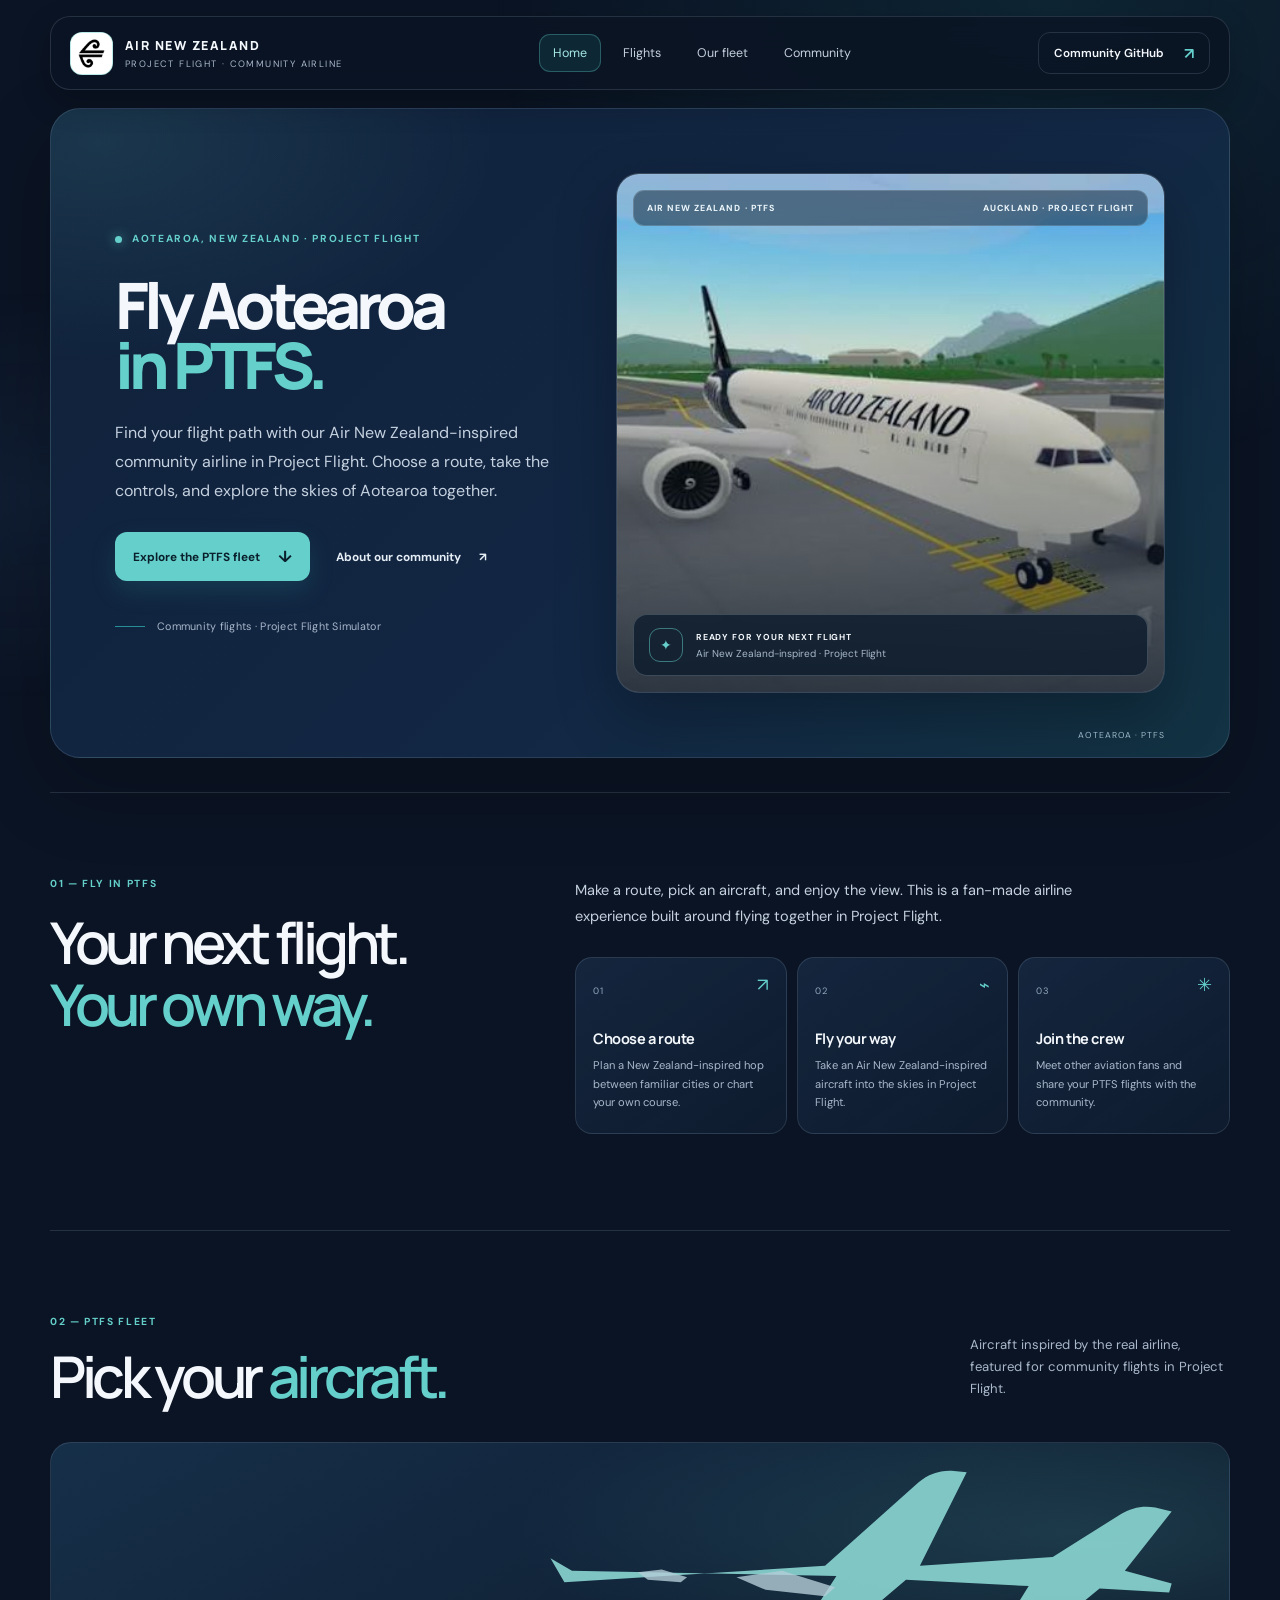
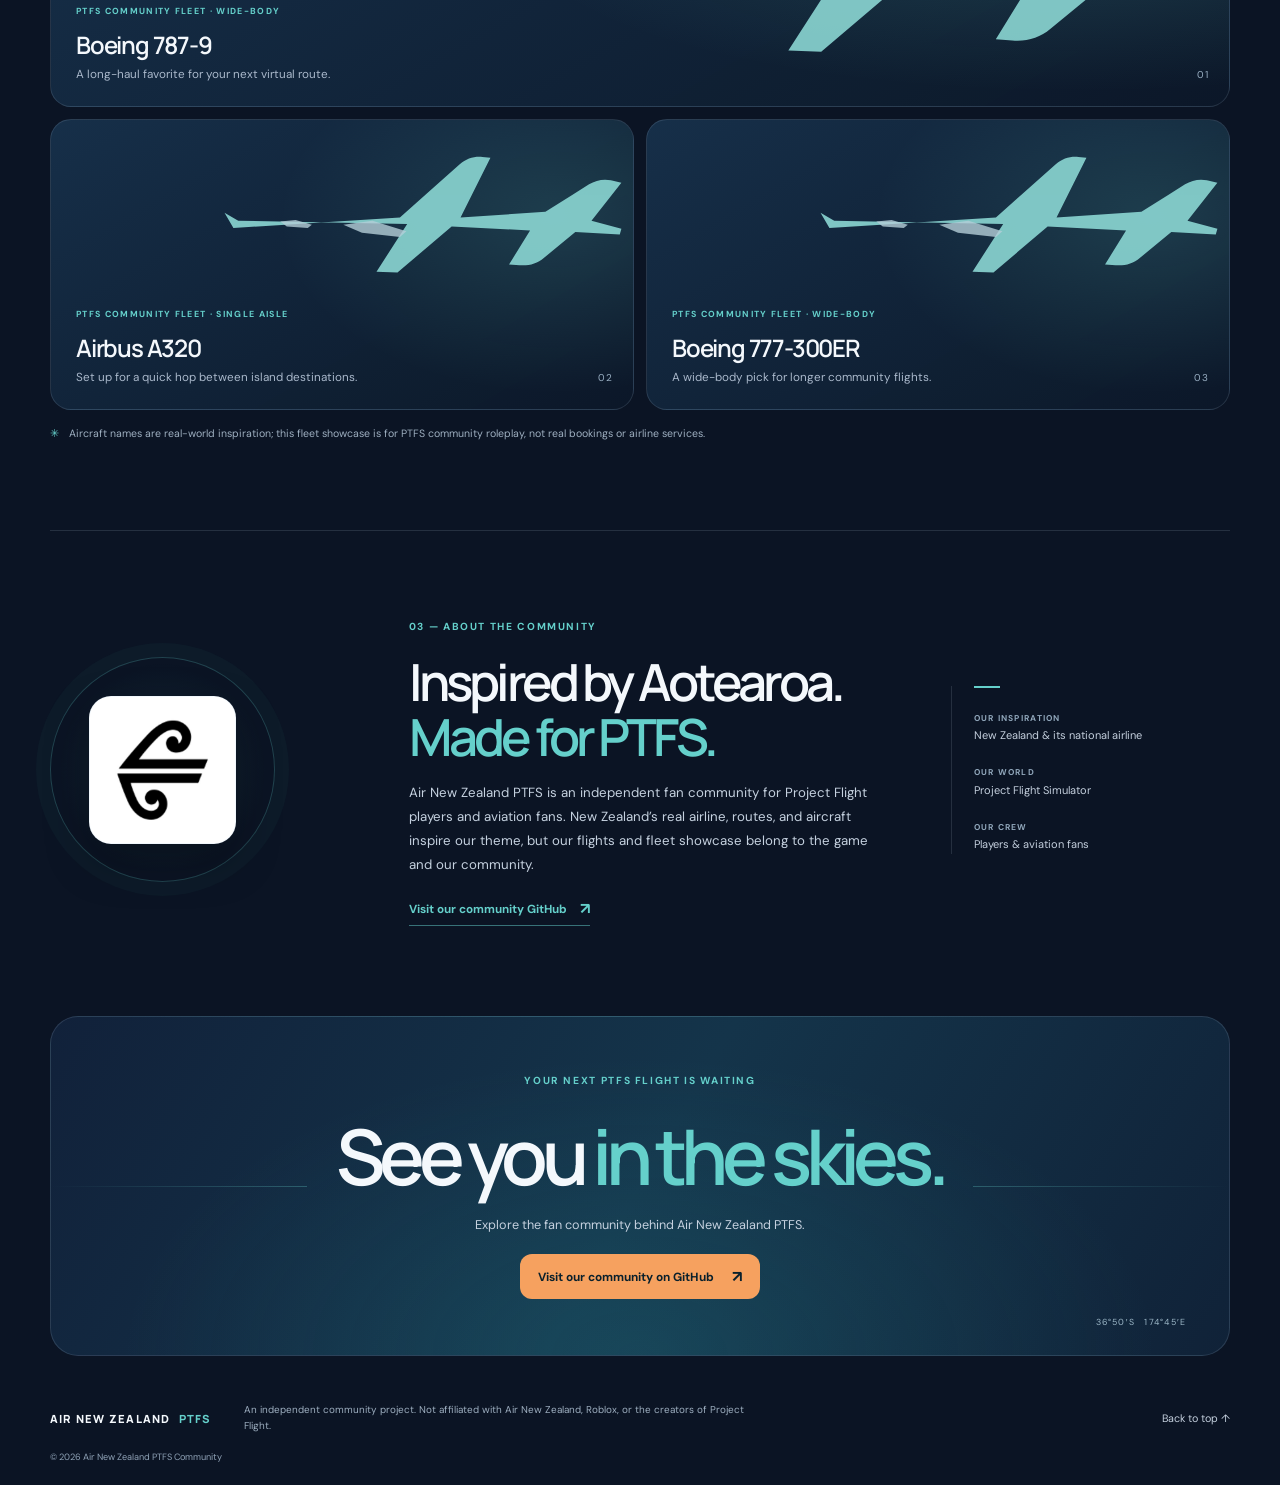
==== commit 0c6bb2e5: "Use supplied koru logo across PTFS site Co-authored-by: Copilot <223556219+Copilot@users.noreply.git" ====
--- a/index.html
+++ b/index.html
@@ -16,7 +16,8 @@
       content="An independent fan community bringing New Zealand-inspired flights to Project Flight."
     />
     <link rel="canonical" href="https://airnewzealandptfs.github.io/" />
-    <link rel="icon" type="image/svg+xml" href="favicon.svg" />
+    <link rel="icon" type="image/jpeg" href="koru-logo.jpeg" sizes="512x512" />
+    <link rel="apple-touch-icon" href="koru-logo.jpeg" />
     <link rel="preconnect" href="https://fonts.googleapis.com" />
     <link rel="preconnect" href="https://fonts.gstatic.com" crossorigin />
     <link
@@ -30,12 +31,7 @@
     <a class="skip-link" href="#main">Skip to content</a>
     <header class="site-header">
       <a class="brand" href="#home" aria-label="Air New Zealand PTFS home">
-        <span class="brand-mark" aria-hidden="true">
-          <svg viewBox="0 0 40 40" fill="none">
-            <path d="M20 3.5c-1.6 6.1-9 10.1-9 17.4A9 9 0 0 0 20 30c5 0 9-4 9-9.1C29 13.6 21.6 9.6 20 3.5Z" />
-            <path d="M14.2 23.2c2.1 1.7 5.1 1.9 7.8.5 2-1 3.2-2.7 3.7-4.9M16 17.8c1.7 1.5 4.3 1.9 6.6.9" />
-          </svg>
-        </span>
+        <img class="brand-mark" src="koru-logo.jpeg" alt="" />
         <span class="brand-type">
           <strong>AIR NEW ZEALAND</strong>
           <small>PROJECT FLIGHT · COMMUNITY AIRLINE</small>
@@ -199,12 +195,7 @@
 
       <section class="about-section section-pad" id="about" aria-labelledby="about-title">
         <div class="about-mark" aria-hidden="true">
-          <svg viewBox="0 0 180 180" fill="none">
-            <circle cx="90" cy="90" r="88" stroke="currentColor" stroke-opacity=".2" />
-            <path d="M90 36c-8 30-42 45-42 77a42 42 0 1 0 84 0c0-32-34-47-42-77Z" stroke="currentColor" stroke-width="3" />
-            <path d="M62 112c11 9 27 10 41 2 9-5 15-13 18-24M70 87c9 8 21 10 33 4" stroke="currentColor" stroke-width="3" stroke-linecap="round" />
-          </svg>
-          <span>FIND YOUR<br />FLIGHT PATH</span>
+          <img class="about-logo" src="koru-logo.jpeg" alt="" />
         </div>
         <div class="about-copy">
           <span class="eyebrow">03 — ABOUT THE COMMUNITY</span>
--- a/styles.css
+++ b/styles.css
@@ -69,9 +69,7 @@
   backdrop-filter: blur(18px);
 }
 .brand { display: flex; align-items: center; gap: 12px; }
-.brand-mark { display: grid; width: 43px; height: 43px; place-items: center; border: 1px solid rgba(101, 208, 203, .45); border-radius: 14px; background: rgba(101, 208, 203, .08); }
-.brand-mark svg { width: 30px; height: 30px; }
-.brand-mark path { stroke: var(--koru); stroke-linecap: round; stroke-linejoin: round; stroke-width: 1.6; }
+.brand-mark { display: block; width: 43px; height: 43px; flex: 0 0 auto; border: 1px solid rgba(101, 208, 203, .45); border-radius: 12px; background: #fff; object-fit: cover; }
 .brand-type { display: grid; gap: 4px; }
 .brand-type strong { font-family: var(--display); font-size: .78rem; font-weight: 800; letter-spacing: .12em; }
 .brand-type small { color: var(--muted); font-size: .58rem; letter-spacing: .15em; }
@@ -222,9 +220,8 @@
 .fleet-note span { padding-right: 7px; color: var(--koru); }
 
 .about-section { display: grid; grid-template-columns: .62fr 1fr .58fr; align-items: center; gap: 60px; padding-top: 83px; padding-bottom: 90px; border-top: 1px solid var(--line); }
-.about-mark { position: relative; display: grid; width: min(100%, 225px); aspect-ratio: 1; place-items: center; color: var(--koru); }
-.about-mark svg { position: absolute; inset: 0; width: 100%; height: 100%; }
-.about-mark > span { position: relative; font-family: var(--display); font-size: .62rem; font-weight: 700; letter-spacing: .16em; line-height: 1.7; text-align: center; }
+.about-mark { position: relative; display: grid; width: min(100%, 225px); aspect-ratio: 1; place-items: center; border: 1px solid rgba(101, 208, 203, .25); border-radius: 50%; background: radial-gradient(circle, rgba(101, 208, 203, .12), transparent 68%); box-shadow: 0 0 0 14px rgba(101, 208, 203, .035); }
+.about-logo { width: min(66%, 150px); aspect-ratio: 1; border: 1px solid rgba(207, 228, 245, .3); border-radius: 22px; background: #fff; box-shadow: 0 18px 45px rgba(0, 0, 0, .28); object-fit: cover; }
 .about-copy h2 { margin-bottom: 17px; font-size: clamp(2.35rem, 4vw, 3.8rem); }
 .about-copy > p { max-width: 495px; margin-bottom: 20px; color: #c5d1df; font-size: .83rem; line-height: 1.8; }
 .text-link { display: inline-flex; align-items: center; gap: 13px; padding-bottom: 6px; border-bottom: 1px solid rgba(101,208,203,.5); color: var(--koru); font-size: .73rem; font-weight: 700; }
@@ -284,7 +281,6 @@
   .site-header { height: 76px; margin-top: 9px; padding-inline: 14px; }
   .brand { gap: 9px; }
   .brand-mark { width: 37px; height: 37px; }
-  .brand-mark svg { width: 26px; height: 26px; }
   .brand-type strong { font-size: .68rem; }
   .brand-type small { font-size: .49rem; }
   .desktop-nav, .site-header > .header-cta { display: none; }
@@ -326,7 +322,7 @@
   .fleet-card-index { right: 16px; bottom: 21px; }
   .about-section { grid-template-columns: 1fr; gap: 24px; }
   .about-mark { width: 135px; }
-  .about-mark > span { font-size: .52rem; }
+  .about-logo { border-radius: 17px; }
   .about-copy h2 { font-size: clamp(2.55rem, 10vw, 3.7rem); }
   .about-aside { grid-column: 1; display: grid; grid-template-columns: 1fr 1fr; gap: 15px; }
   .about-aside p:last-child { grid-column: 1 / -1; }
